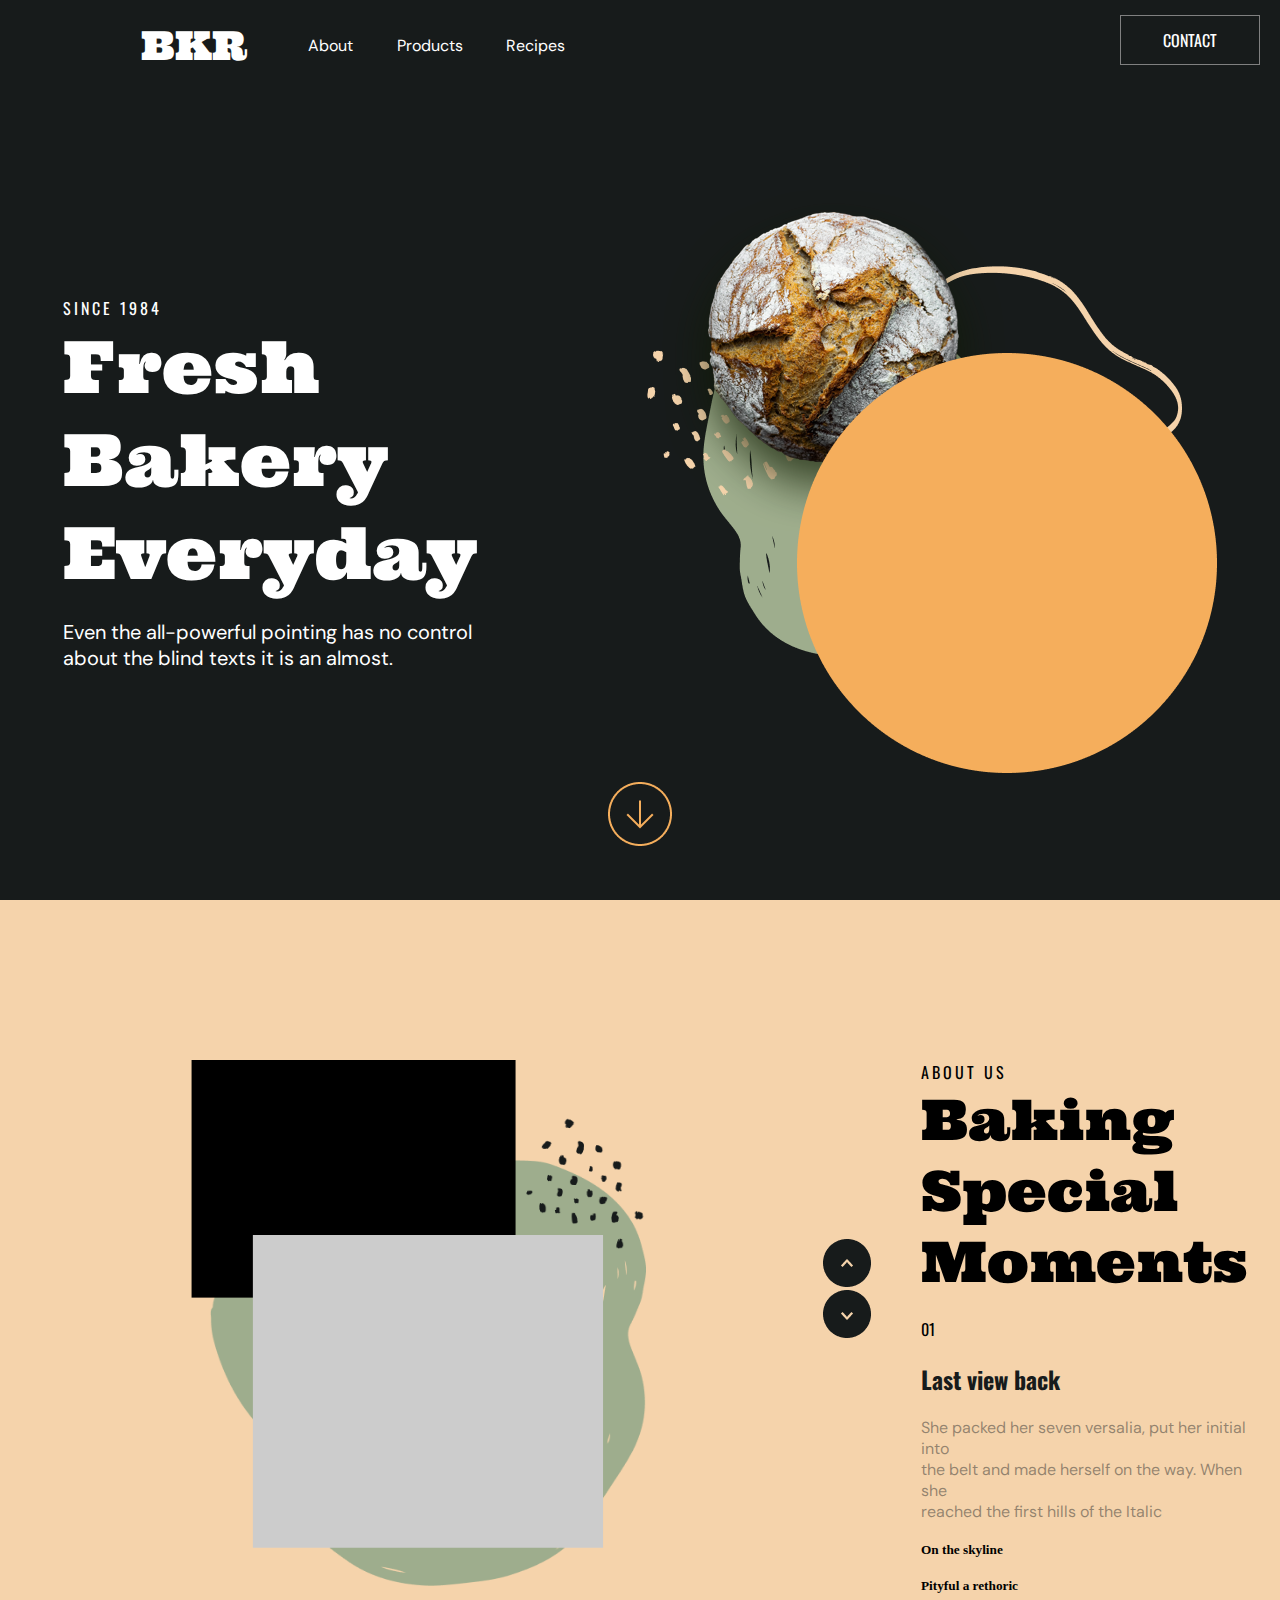
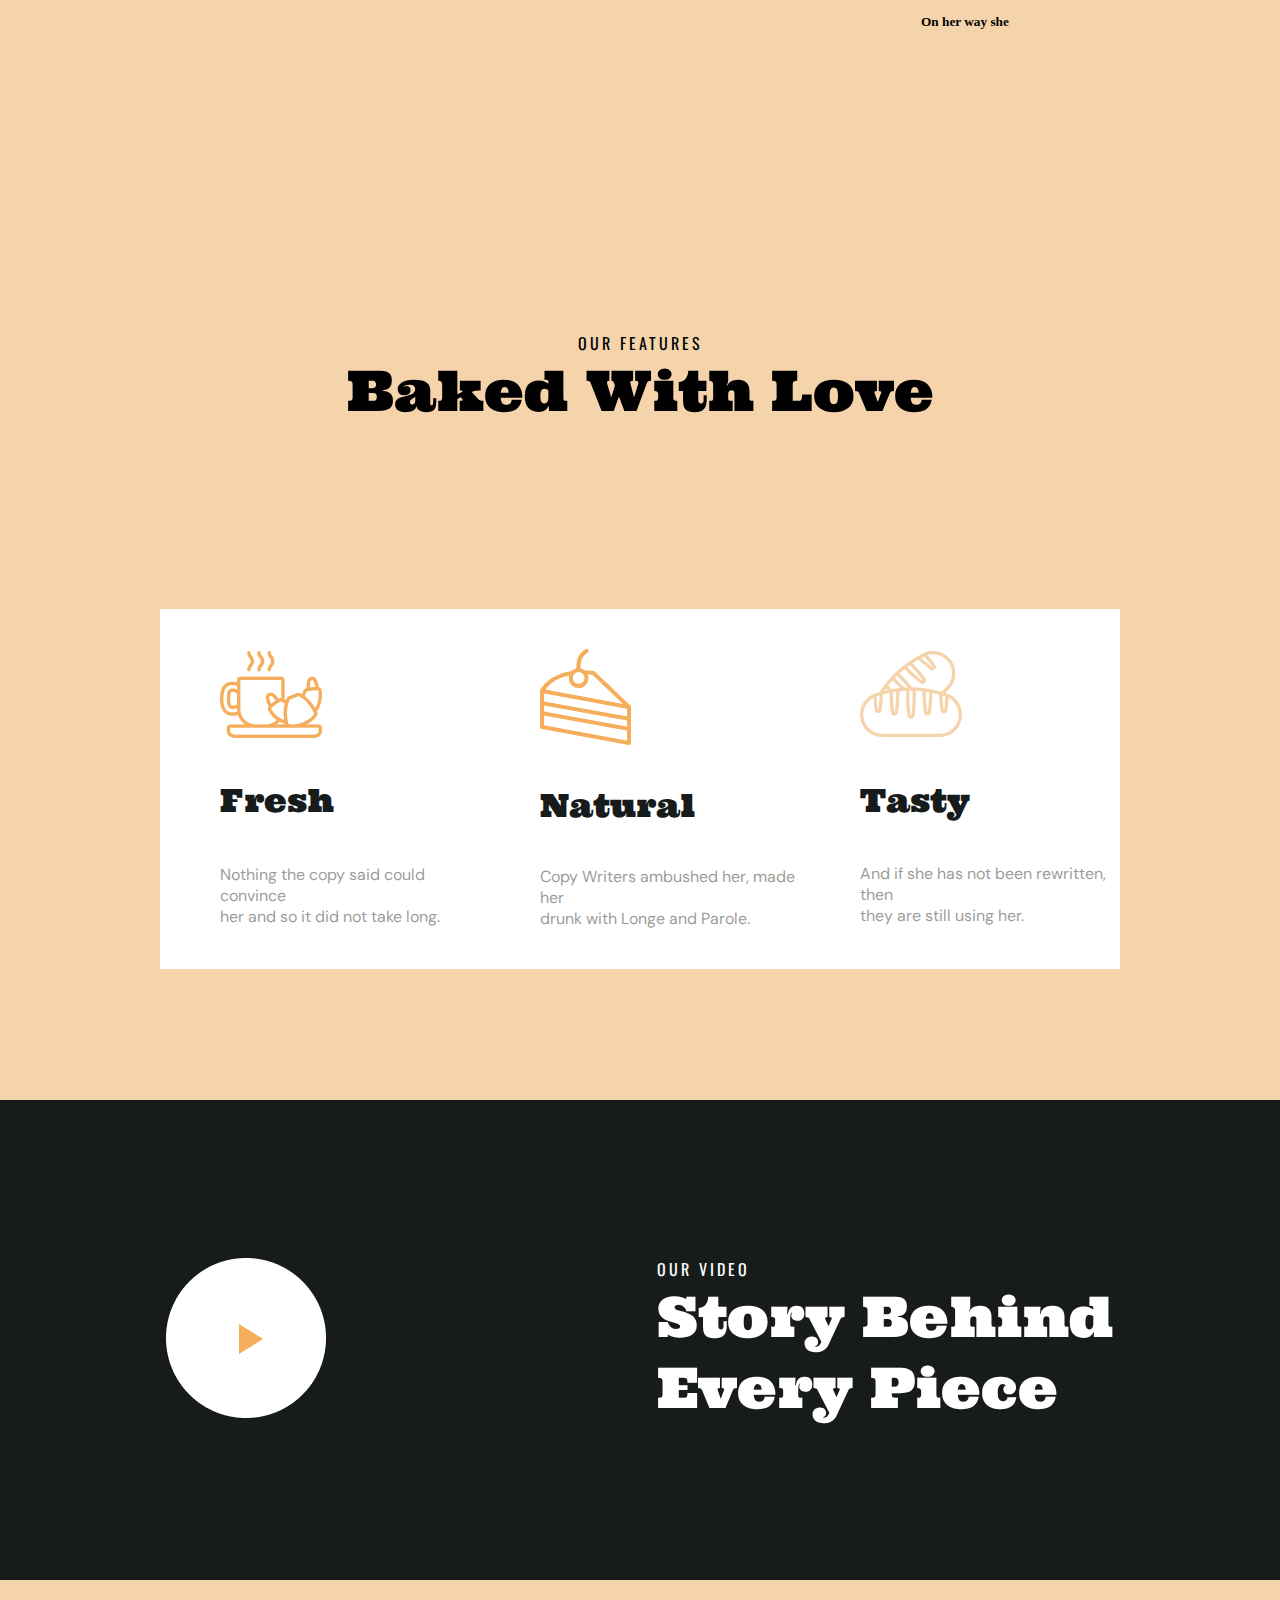
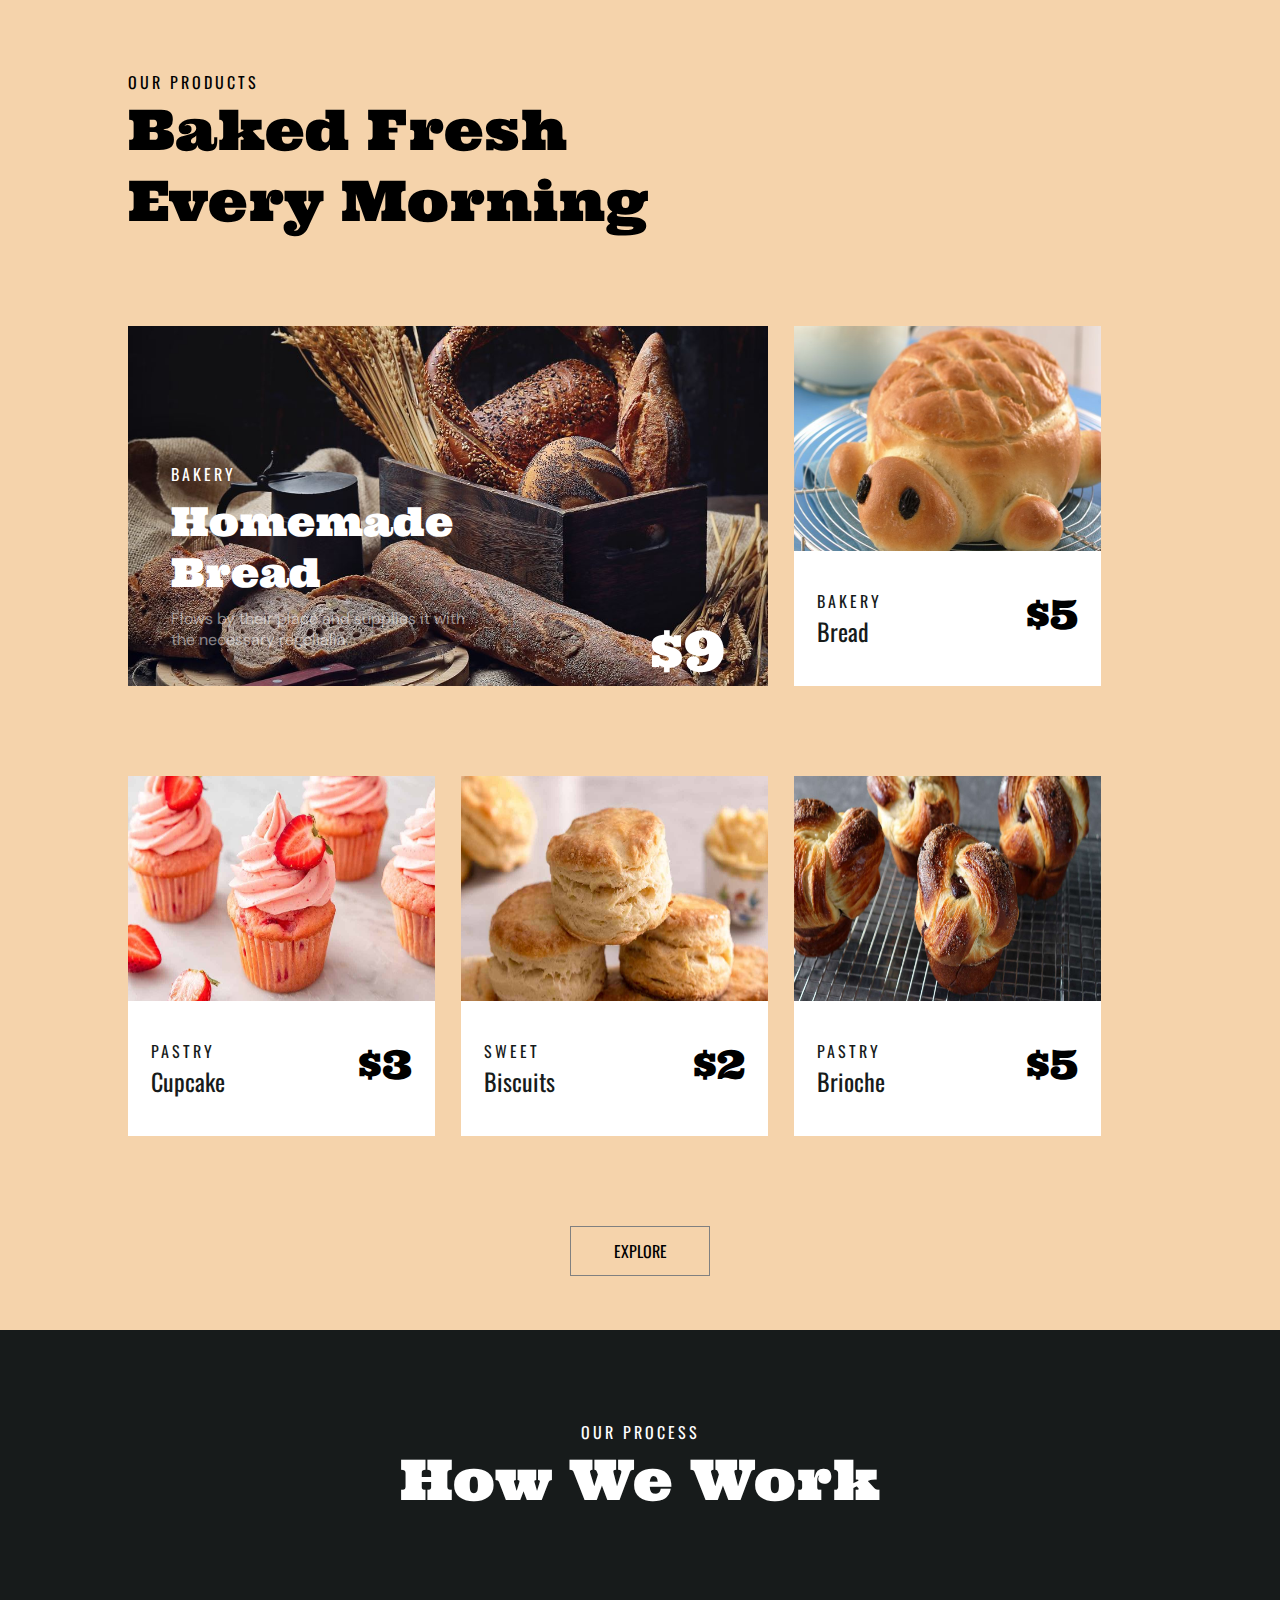
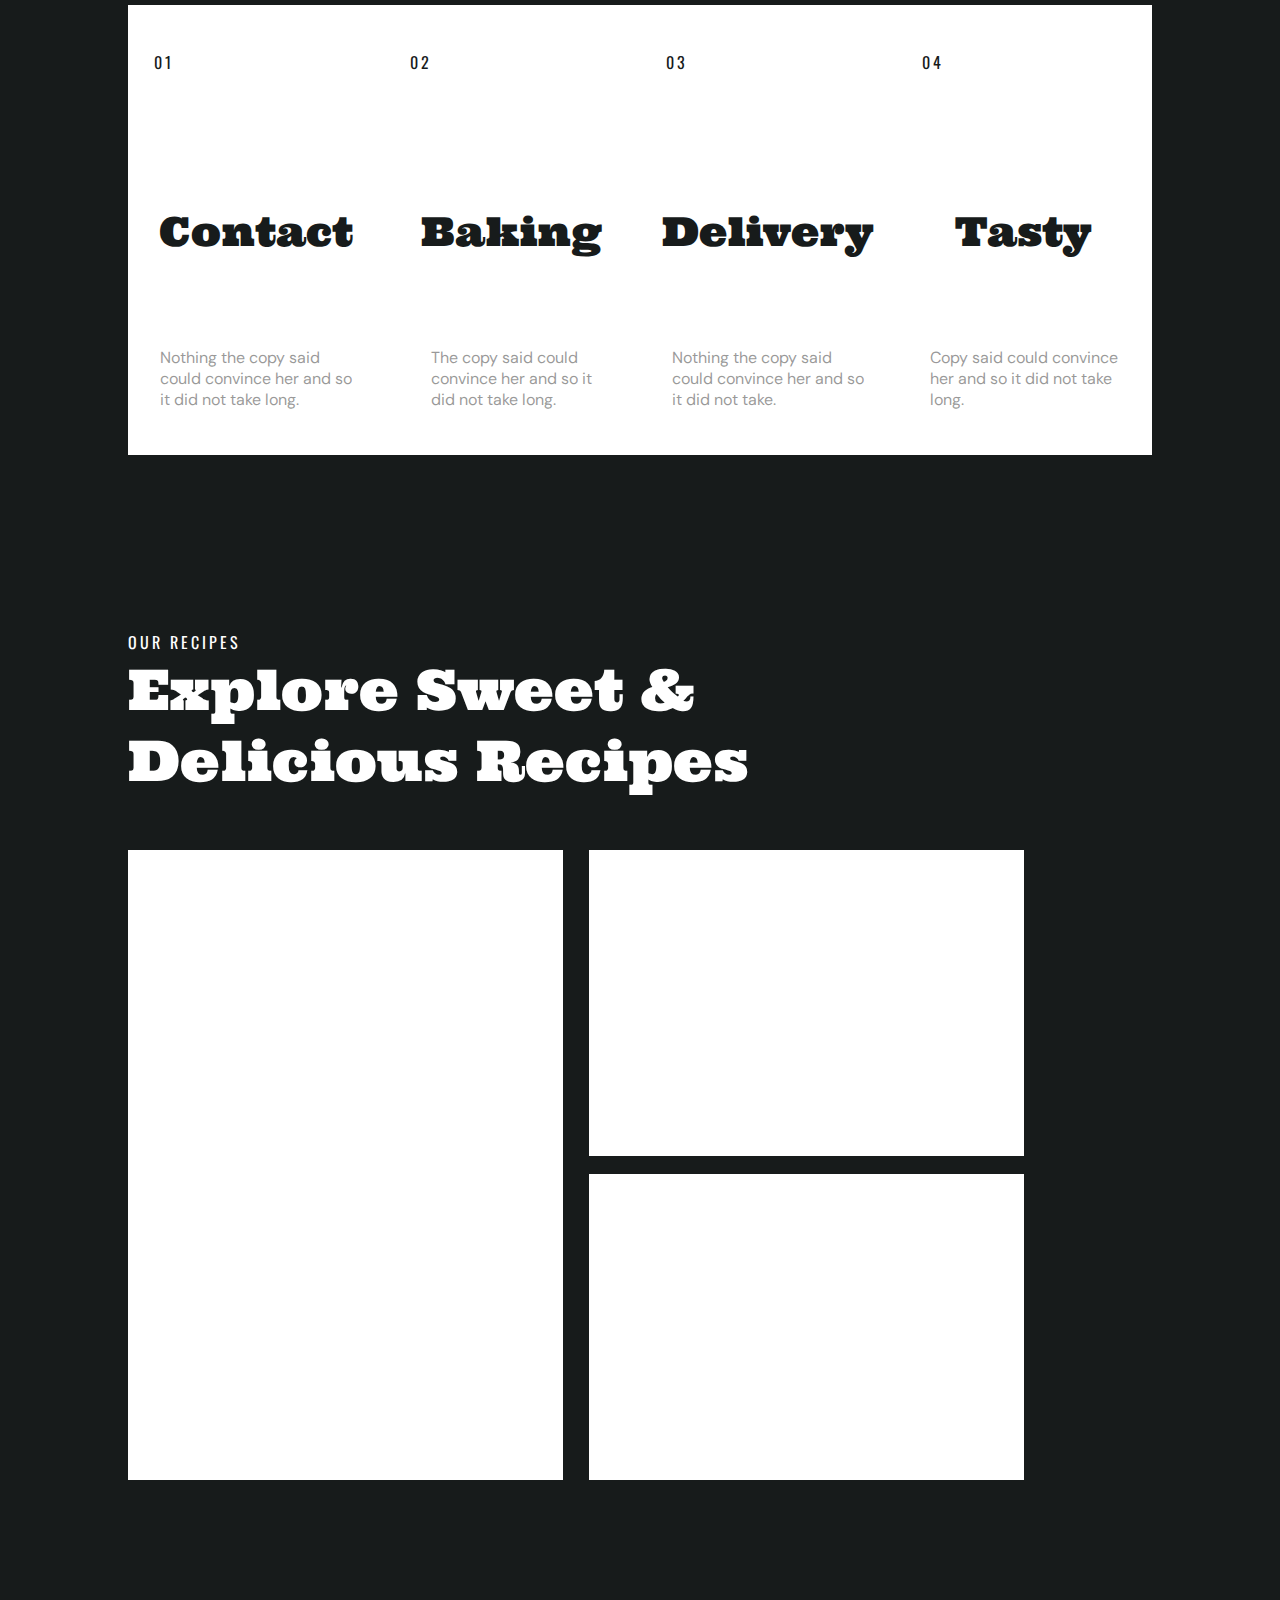
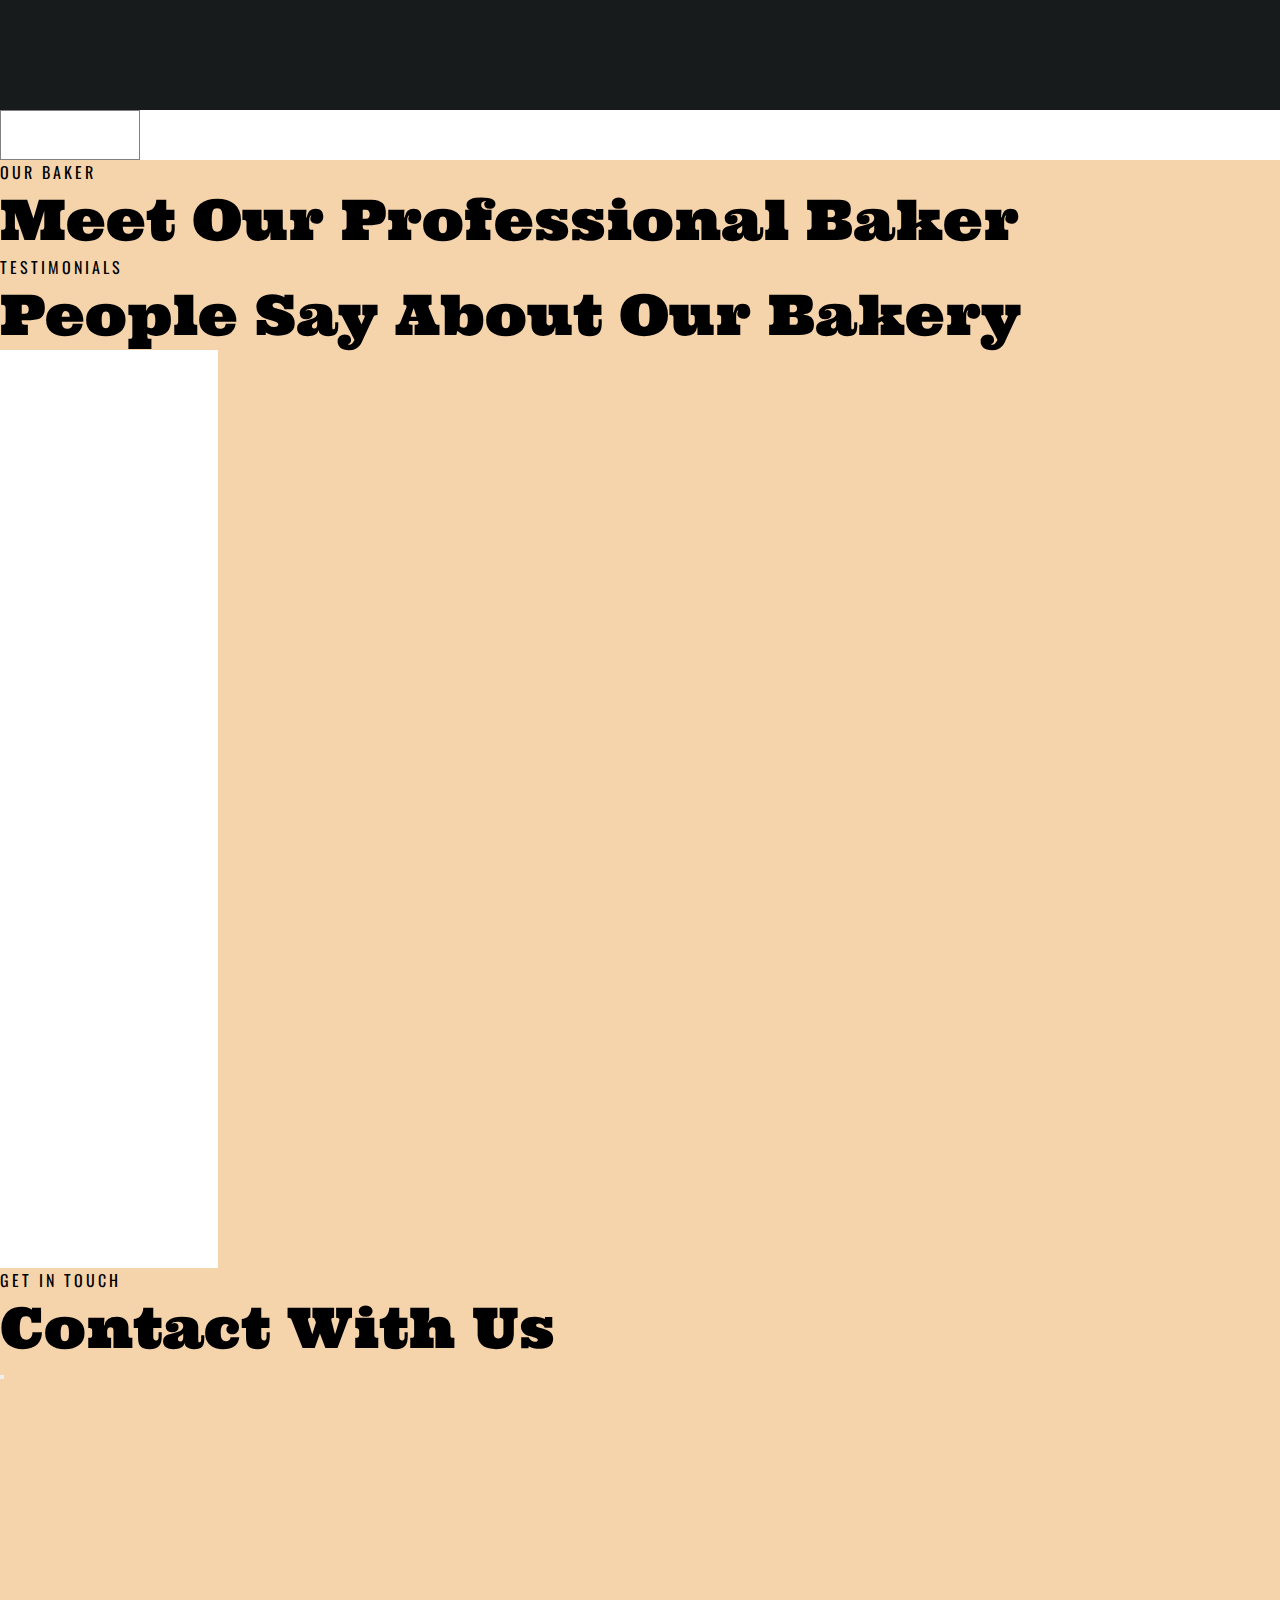
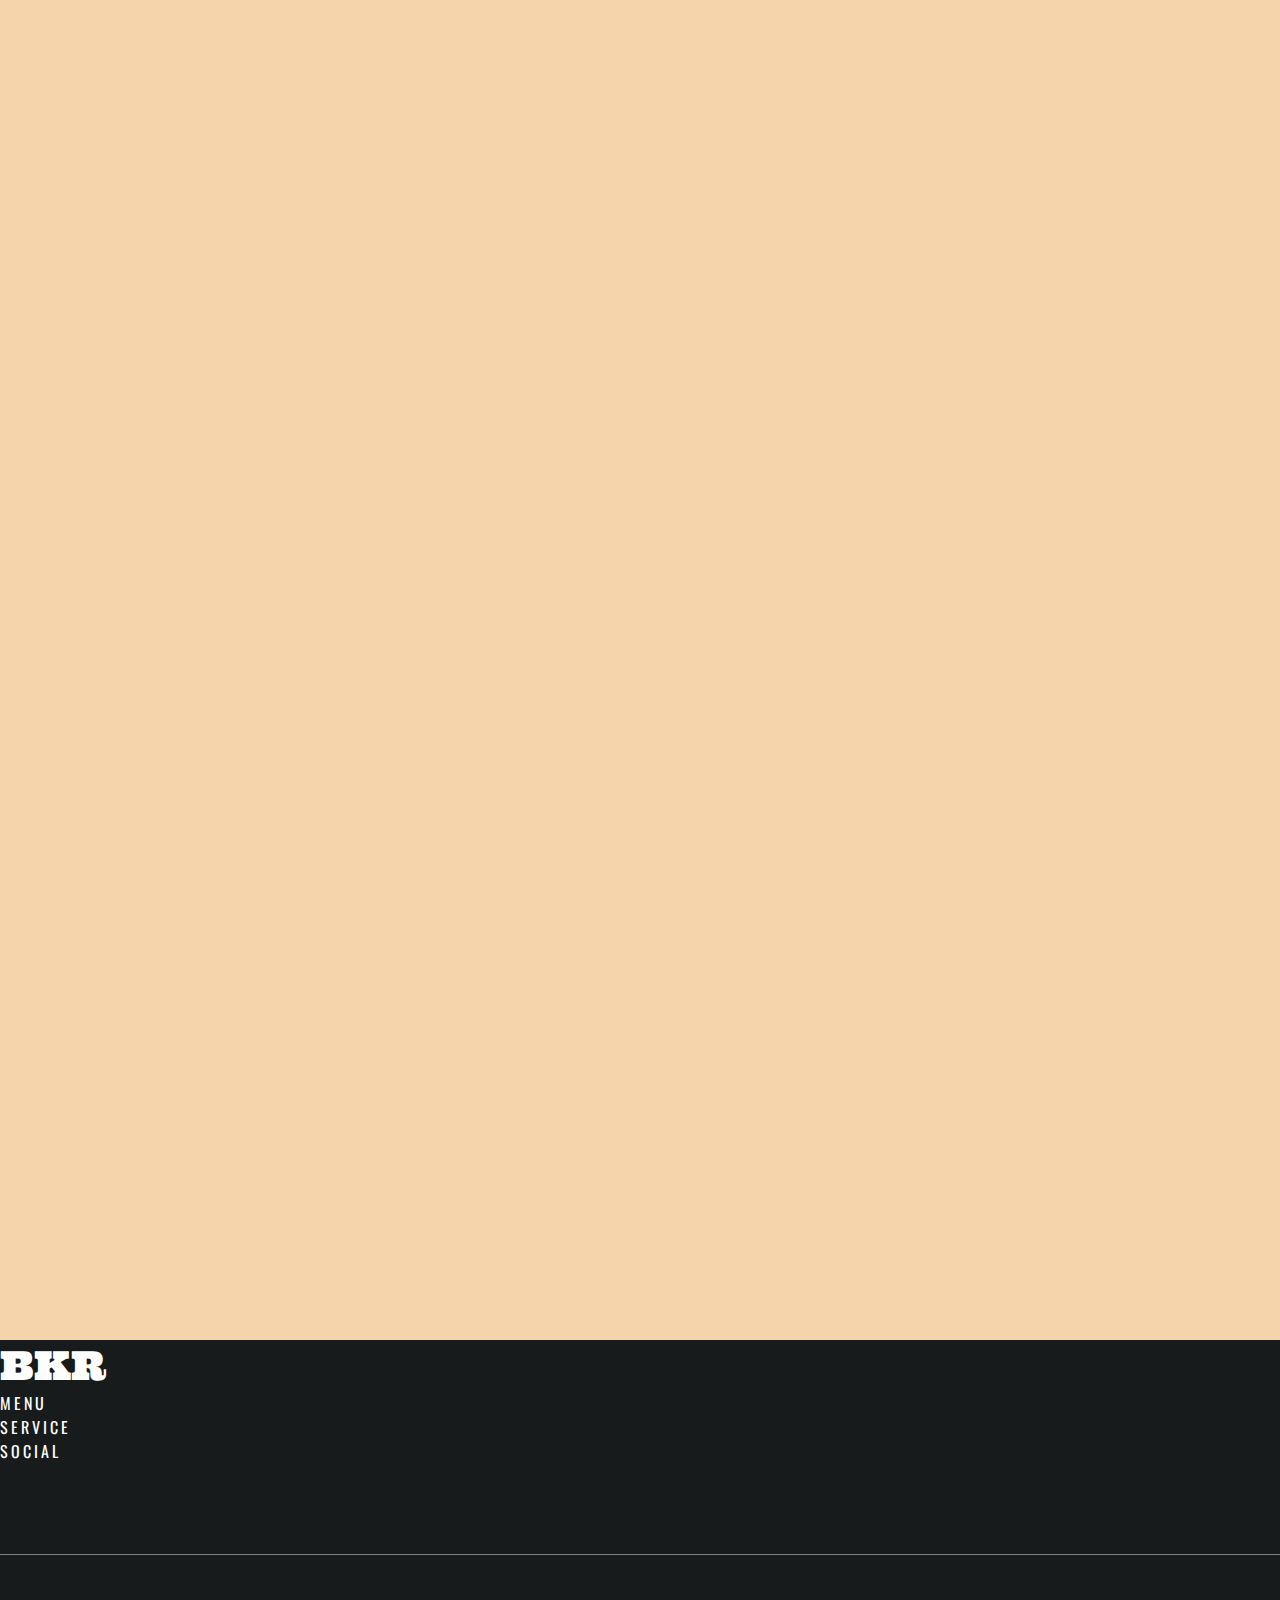
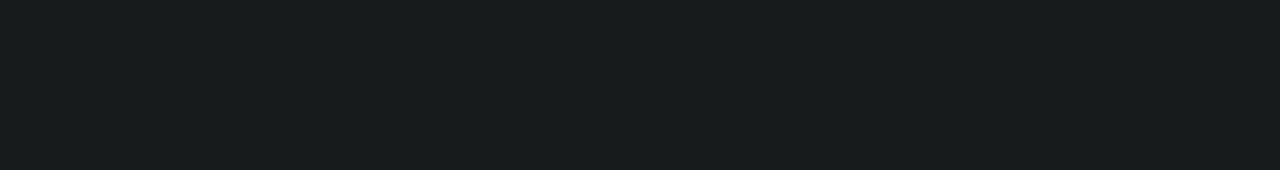
==== index.html @ 1525e8c7 "beta" ====
<!DOCTYPE html>
<html lang="en">
<head>
    <meta charset="UTF-8">
    <meta http-equiv="X-UA-Compatible" content="IE=edge">
    <meta name="viewport" content="width=device-width, initial-scale=1.0">
    <title>Bakery</title>
    <link rel="stylesheet" href="styles.css">
    <link rel="preconnect" href="https://fonts.googleapis.com">
    <link rel="preconnect" href="https://fonts.gstatic.com" crossorigin>
    <link href="https://fonts.googleapis.com/css2?family=DM+Sans&family=Oswald&family=Ultra&display=swap" rel="stylesheet">
</head>
<body>
    <!-- header -->
    <header>
        <div class="logo">
            <p>BKR</p>
            <nav>
                <a href="">About</a>
                <a href="">Products</a>
                <a href="">Recipes</a>
            </nav>
        </div>
            <button>contact</button>
    </header>
    <div class="intro">
        <div class="intro-content">
            <div class="intro-left-side">
                <p class="oswald">since 1984</p>
                <h1>Fresh Bakery Everyday</h1>
                <p class="h1-description">Even the all-powerful pointing has no control <br> about the blind texts it is an almost.</p>
            </div>
            <div class="intro-right-side">
                <img src="./images/Group 1.png" alt="">
            </div>
        </div>
        <div class="scroll-down-button">
            <button onclick="scrollToAboutUs()"><img src="./images/down.png" alt=""></button>
        </div>
    </div>
    <!-- div for about us -->
    <div class="about-us" id="aboutUs">
        <div class="special-moments">
            <div class="special-moments-picture">
                <img src="./images/Group 2.png" alt="">
            </div>
            <div class="about-us-description">
                <div class="buttons-for-switching">
                    <button class="changeP-buttonUp"><img src="./images/up button.png" alt=""></button>
                    <button class="changeP-buttonDown"><img src="./images/down button.png" alt=""></button>
                </div>
                <div class="element-container">
                    <div>
                        <p class="oswald">about us</p>
                        <h1 class="black-h1">Baking Special<br> Moments</h1>
                    </div>
                    <p id="p1" class="element">01</p>
                    <h4 id="h4" class="element">Last view back</h4>
                    <p id="p2" class="element">She packed her seven versalia, put her initial into<br>the belt and made herself on the way. When she <br> reached the first hills of the Italic</p>
                    <h5 id="h5-1" class="element">On the skyline</h5>
                    <h5 id="h5-2" class="element">Pityful a rethoric</h5>
                    <h5 id="h5-3" class="element">On her way she</h5>
                </div>
            </div>
        </div>
    </div>
    <!-- div for our features -->
    <div class="our-features">
        <div class="our-features-header">
            <p class="oswald">our features</p>
            <h1 class="black-h1">Baked With Love</h1>
        </div>
        <!-- feature cards -->
        <div class="feature-cards">
            <a href="https://en.wikipedia.org/wiki/Fresh_food" target="_blank">
                <div class="card fresh">
                    <img src="./images/fresh.png" alt="">
                    <h1>Fresh</h1>
                    <p>Nothing the copy said could convince<br> her and so it did not take long.</p>
                </div>
            </a>
            <a href="https://en.wikipedia.org/wiki/Natural_food" target="_blank">
                <div class="card natural">
                    <img src="./images/natural.png" alt="">
                    <h1>Natural</h1>
                    <p>Copy Writers ambushed her, made her <br> drunk with Longe and Parole.</p>
                </div>
            </a>
            <a href="https://en.wikipedia.org/wiki/Khinkali" target="_blank">
                <div class="card tasty">
                    <img src="./images/tasty.png" alt="">
                    <h1>Tasty</h1>
                    <p>And if she has not been rewritten, then <br> they are still using her.</p>
                </div>
            </a>
        </div>
    </div>
    <!-- div for video -->
    <div class="our-video">
        <video class="bg-video" src="./video/y2mate.com - Bread Basket  Advertisement Video_1080p.mp4" loop></video>
        <div>
            <button class="our-video-btn"><img src="./images/play.png" alt=""></button>
        </div>
        <div>
            <p class="oswald-white">our video</p>
            <h1 class="white-h1">Story Behind<br> Every Piece</h1>
        </div>
    </div>
    <!-- div for our products -->
    <div class="our-products">
        <div class="our-products-wrapper">
            <div class="our-products-header">
                <p class="oswald">our products</p>
                <h1 class="black-h1">Baked Fresh<br>Every Morning</h1>
            </div>
            <!-- product cards -->
            <div class="our-products-top">
                <div class="homemadeBread">
                    <div class="homemadeBread-content">
                        <p>BAKERY</p>
                        <p>Homemade<br>Bread</p>
                        <p>Flows by their place and supplies it with<br> the necessary regelialia.</p>
                    </div>
                    <div>
                        <p class="white-h1">$9</p>
                    </div>
                </div>
                <div class="bread">
                    <div class="bread-content">
                        <div class="bread-image-div">
                            <img src="./images/THEbread.jpg" alt="">
                        </div>
                        <div class="bread-info">
                            <div class="bread-info-wrapper">
                                <div>
                                    <p>BAKERY</p>
                                    <p>Bread</p>
                                </div>
                                <div class="bread-price">
                                    <p>$5</p>
                                </div>
                            </div>
                        </div>
                    </div>
                </div>
            </div>
            <div class="our-products-bot">
                <div class="cupcake">
                    <div class="bread-content">
                        <div class="bread-image-div">
                            <img src="./images/cupcake.jpg" alt="">
                        </div>
                        <div class="bread-info">
                            <div class="bread-info-wrapper">
                                <div>
                                    <p>PASTRY</p>
                                    <p>Cupcake</p>
                                </div>
                                <div class="bread-price">
                                    <p>$3</p>
                                </div>
                            </div>
                        </div>
                    </div>
                </div>
                <div class="biscuits">
                    <div class="bread-content">
                        <div class="bread-image-div">
                            <img src="./images/biscuits.jpg" alt="">
                        </div>
                        <div class="bread-info">
                            <div class="bread-info-wrapper">
                                <div>
                                    <p>SWEET</p>
                                    <p>Biscuits</p>
                                </div>
                                <div class="bread-price">
                                    <p>$2</p>
                                </div>
                            </div>
                        </div>
                    </div>
                </div>
                <div class="brioche">
                    <div class="bread-content">
                        <div class="bread-image-div">
                            <img src="./images/brioche.jpg" alt="">
                        </div>
                        <div class="bread-info">
                            <div class="bread-info-wrapper">
                                <div>
                                    <p>PASTRY</p>
                                    <p>Brioche</p>
                                </div>
                                <div class="bread-price">
                                    <p>$5</p>
                                </div>
                            </div>
                        </div>
                    </div>
                </div>
            </div>
            <div class="our-products-exploreBtn">
                <button class="explore-button-light">explore</button>
            </div>
        </div>
    </div>
    <!-- div for our process -->
    <div class="our-process">
        <div class="our-process-wrapper">
            <div class="our-process-header">
                <p>OUR PROCESS</p>
                <h1 class="white-h1">How We Work</h1>
            </div>
            <div class="how-we-work">
                <div class="card2 contact">
                    <div class="card2-wrapper">
                        <p>01</p>
                        <div class="card2-description">
                            <p>Contact</p>
                            <p class="card2-p">Nothing the copy said<br> could convince her and so<br> it did not take long.</p>
                        </div>
                    </div>
                </div>
                <div class="card2 baking">
                    <div class="card2-wrapper">
                        <p>02</p>
                        <div class="card2-description">
                            <p>Baking</p>
                            <p class="card2-p">The copy said could<br> convince her and so it<br> did not take long.</p>
                        </div>
                    </div>
                </div>
                <div class="card2 delivery">
                   <div class="card2-wrapper">
                        <p>03</p>
                        <div class="card2-description">
                            <p>Delivery</p>
                            <p class="card2-p">Nothing the copy said<br> could convince her and so<br> it did not take.</p>
                        </div>
                   </div>
                </div>
                <div class="card2 tasty">
                    <div class="card2-wrapper">
                        <p>04</p>
                        <div class="card2-description">
                            <p>Tasty</p>
                            <p class="card2-p">Copy said could convince<br> her and so it did not take<br> long.</p>
                        </div>
                    </div>
                </div>
            </div>
        </div>
    </div>
        <div class="our-recipes">
            <div class="our-recipes-wrapper">
                <div class="our-recipes-header">
                    <p class="oswald-white">our recipes</p>
                    <h1 class="white-h1">Explore Sweet &<br> Delicious Recipes</h1>
                </div>
                <div class="recipe-cards">
                    <div class="recipe-cards-left">
                        <div class="card3 deliciousBread">
   
                        </div>
                    </div>
                    <div class="recipe-cards-right">
                        <div class="recipe-card-right-top">
                            <div class="card4 meltedWheat">
                                
                            </div>
                            <div class="card4 biscoffCake">
            
                            </div>
                        </div>
                        <div class="recipe-card-right-bot">
                            <div class="card4 peanutButter">
        
                            </div>
                            <div class="card4 maltedWheat">
            
                            </div>
                        </div>
                    </div>
                </div>
            </div>
        </div>
        <button class="explore-button">explore</button>
    <div class="bigBoy">
        <div class="our-baker">
            <div class="bakerDescription">
                <p class="oswald">our baker</p>
                <h1 class="black-h1">Meet Our Professional Baker</h1>
            </div>
            <div class="bakerPicture">
    
            </div>
        </div>
        <div class="testimonials">
            <p class="oswald">testimonials</p>
           <h1 class="black-h1">People Say About Our Bakery</h1>
        </div>
        <div class="reviews">
            <div class="card4"></div>
            <div class="card4"></div>
            <div class="card4"></div>
        </div>
        <div class="get-in-touch">
            <div class="map">
    
            </div>
            <div class="contact">
                <p class="oswald">get in touch</p>
                <h1 class="black-h1">Contact With Us</h1>
                <div class="adress">
    
                </div>
                <div class="phone">
    
                </div>
                <button class="contact-us"></button>
            </div>
        </div>
    </div>
    <footer>
        <div class="footer-main">
            <div class="footer-logo">
                <p>BKR</p>
            </div>
            <div class="menu">
                <p class="oswald-white">menu</p>
            </div>
            <div class="service">
                <p class="oswald-white">service</p>
            </div>
            <div class="social">
                <p class="oswald-white">social</p>
            </div>
        </div>
        <div class="bottom-footer">
            <div class="copyright">

            </div>
            <div class="tos-pp">

            </div>
        </div>
    </footer>
    <script src="scripts.js"></script>
</body>
</html>
---- styles.css ----
*{
    margin: 0;
    padding: 0;
    box-sizing: border-box;
}

body::-webkit-scrollbar{
    display: none;
}

header{
    background-color: #171B1B;
    height: 10vh;
    color: white;
    display: flex;
    justify-content: space-between;
}

.logo{
    margin-left: 11%;
    display: flex;
    justify-content: space-around;
    align-items: center;
}

.logo > p{
    font-family: 'Ultra', serif;
    font-size: 40px;
}

nav{
    margin-left: 40px;
    width: 300px;
    display: flex;
    justify-content: space-around;
    align-items: center;
}

nav > a{
    font-family: 'DM Sans', sans-serif;
    text-decoration: none;
    color: white;
    font-size: 16px;
}

header > button{
    margin: 15px 20px 0px 0px;
    background-color: #171B1B;
    display: flex;
    justify-content: center;
    align-items: center;
    width: 140px;
    height: 50px;
    color: white;
    font-size: 16px;
    font-family: 'Oswald', sans-serif;
    cursor: pointer;
    border: 1px solid gray;
    text-transform: uppercase;
}

.intro{
    background-color: #171B1B;
    height: 90vh;
    display: flex;
    flex-direction: column;
    align-items: center;
    align-content: center;
    justify-content: space-between;
    color: white;
}

.intro-content{
    margin-top: 100px;
    width: 100vw;
    display: flex;
    justify-content: space-around;
    align-items: center;
}

.intro-left-side{
    width: min-content;
}

.intro-left-side >h1{
    font-family: 'Ultra', serif;
    font-weight: lighter;
    font-size: 72px;
}

.scroll-down-button{
    margin-bottom: 50px;
}

.scroll-down-button > button{
    background-color: transparent;
    cursor: pointer;
    border: none;
}

.h1-description{
    margin-top: 20px;
    font-family: 'DM Sans', sans-serif;
    font-size: 20px;
}

.intro-right-side >img {
    width: 613px; 
    height: 583px;
}

.about-us{
    background-color: #F5D3AB;
    height: 100vh;
    display: flex;
    justify-content: space-around;
}

.element {
    padding-top: 20px;
    transition: all 0.5s ease;
}

#h4{
    font-family: 'Oswald';
    font-size: 24px;
    color: #171B1B;
}

#h5{
    font-family: 'Oswald';
    font-size: 16px;
}

#p1{
    font-family: 'Oswald', sans-serif;
    font-size: 16px;
}

#p2{
    font-family: 'DM Sans';
    color: rgba(51, 51, 51, 0.496405);
    font-size: 16px;
}

.about-us-description{
    display: flex;
    justify-content: center;
    margin-left: 50px;
}

.buttons-for-switching{
    margin-right: 50px;
    margin-bottom: 120px;
    display: flex;
    flex-direction: column;
    justify-content: center;
}

.buttons-for-switching > button{
    background-color: transparent;
    border: none;
    cursor: pointer;
}

.our-features{
    padding: 40px;
    background-color: #F5D3AB;
    height: 100vh;
    display: flex;
    flex-direction: column;
    justify-content: space-around;
}

.our-features-header{
    text-align: center;
}

.feature-cards{
    display: flex;
    justify-content: center;
}
a{
    text-decoration: none;
}

.card{
    padding-left: 60px;
    display: flex;
    flex-direction: column;
    justify-content: space-evenly;
    align-items: flex-start;
    width: 25vw;
    height: 40vh;
    background-color: white;
}

.card:hover {
    transform: scale(1.1);
    background-color: #9EAD8D;
    cursor: pointer;
}


.card > h1{
    color: #171B1B;
    font-family: 'Ultra';
    font-weight: 400;
}

.card > p{
    font-family: 'DM Sans';
    font-weight: 400;
    font-size: 16px;
    color: rgba(51, 51, 51, 0.496405);
}

.black-h1{
    font-family: 'Ultra', serif;
    font-weight: lighter;
    font-size: 56px;
}

.white-h1{
    font-family: 'Ultra', serif;
    font-weight: lighter;
    font-size: 56px;
    color: white;
}

.special-moments{
    margin: 160px;
    display: flex;
    justify-content: space-around;
}

.special-moments-picture > img{
    width: 613px; 
    height: 583px;
}

.our-video {
    display: flex;
    justify-content: space-around;
    background-color: #171B1B;
    align-items: center;
    height: 480px;
}
.bg-video {
    position: absolute;
    top: 0;
    left: 0;
    width: 100%;
    height: 100%;
    filter: blur(5px);
    z-index: -1;
}

.our-video-btn{
    background-color: transparent;
    border: none;
    cursor: pointer;
}

.explore-button{
    background-color: transparent;
    display: flex;
    justify-content: center;
    align-items: center;
    width: 140px;
    height: 50px;
    color: white;
    font-size: 16px;
    font-family: 'Oswald', sans-serif;
    cursor: pointer;
    border: 1px solid gray;
    text-transform: uppercase;
}

.explore-button-light{
    background-color: #F5D3AB;
    display: flex;
    justify-content: center;
    align-items: center;
    width: 140px;
    height: 50px;
    color: black;
    font-size: 16px;
    font-family: 'Oswald', sans-serif;
    cursor: pointer;
    border: 1px solid gray;
    text-transform: uppercase;
}

.our-products{
    background-color: #F5D3AB;
    height: 150vh;
    display: flex;
    justify-content: center;
    padding: 10vh;
}

.our-products-top{
    display: flex;
}

.our-products-wrapper{
    background-color: #F5D3AB;
    width: 80vw;
    height: 100vh;
    display: flex;
    flex-direction: column;
    gap: 10vh;
}

.homemadeBread{
    background: url("./images/bread.jpg");
    background-size: cover;
    object-fit: contain;
    background-position: center;
    width: 50vw;
    height: 40vh;
    display: flex;
    justify-content: space-around;
}

.homemadeBread-content{
    margin-top: 100px;
    margin-right: 100px;
    color: white;
    display: flex;
    flex-direction: column;
    justify-content: center;
    gap: 10px;
}

.homemadeBread-content >p:nth-child(1){
    font-family: 'Oswald';
    font-weight: 400;
    font-size: 16px;
    letter-spacing: 3px;
}

.homemadeBread-content >p:nth-child(2){
    font-family: 'Ultra';
    font-weight: 400;
    font-size: 40px;
}

.homemadeBread-content >p:nth-child(3){
    font-family: 'DM Sans';
    font-weight: 400;
    font-size: 16px;
    color: rgba(255, 255, 255, 0.502972);
}

.homemadeBread >div:nth-child(2){
    display: flex;
    flex-direction: column;
    justify-content: flex-end;
}

.bread{
    margin-left: 2vw;
    width: 24vw;
    height: 40vh;
    background-color: white;
}

.bread-content{
    display: flex;
    flex-direction: column;
    justify-content: space-between;
}

.bread-info{
    height: 15vh;
    display: flex;
    justify-content: center;
    align-items: center;
}

.bread-image-div{
    height: 25vh;
}

.bread-image-div > img{
    width: 100%;
    height: 100%;
}

.bread-price{
    height: 100%;
    display: flex;
    align-items: flex-end;
}



.bread-info-wrapper{
    width: 85%;
    display: flex;
    justify-content: space-between;
}

.bread-info-wrapper > div:nth-child(1) > p:nth-child(1){
    color: #171B1B;
    font-family: 'Oswald';
    font-weight: 400;
    font-size: 16px;
    letter-spacing: 3px;
}

.bread-info-wrapper > div:nth-child(1) > p:nth-child(2){
    font-family: 'Oswald';
    font-weight: 400;
    font-size: 24px;
    color: #171B1B;
}

.bread-info-wrapper > div:nth-child(2) >p{
    font-family: 'Ultra';
    font-weight: 400;
    font-size: 40px;
}

.our-products-bot{
    display: flex;
    justify-content: flex-start;
}

.cupcake{
    width: 24vw;
    height: 40vh;
    background-color: white;
}

.biscuits{
    margin-left: 2vw;
    width: 24vw;
    height: 40vh;
    background-color: white;
}

.brioche{
    margin-left: 2vw;
    width: 24vw;
    height: 40vh;
    background-color: white;
}


.our-products-exploreBtn{
    display: flex;
    justify-content: center;
}

.our-process{
    height: 100vh;
    background-color: #171B1B;
    display: flex;
    justify-content: center;
}

.our-process-wrapper{
    margin-top: 10vh;
    width: 80vw;
}

.our-process-header{
    display: flex;
    flex-direction: column;
    justify-content: center;
    align-items: center;
}



.our-process-header >p{
    font-family: 'Oswald';
    font-weight: 400;
    font-size: 16px;
    letter-spacing: 3px;
    color: white;
}

.how-we-work{
    display: flex;
    justify-content: center;
}

.card2{
    margin-top: 10vh;
    width: 20vw;
    background-color: white;
    height: 50vh;
    display: flex;
    justify-content: center;
    align-items: center;
}

.card2-wrapper{
    width: 80%;
    height: 80%;
    display: flex;
    flex-direction: column;
    justify-content: space-between;
}

.card2-wrapper > p{
    font-family: 'Oswald';
    font-weight: 400;
    font-size: 16px;
    letter-spacing: 3px;
    color: #171B1B;
}

.card2-description>p:nth-child(1){
    margin-bottom: 10vh;
    font-family: 'Ultra';
    font-weight: 400;
    font-size: 40px;
    color: #171B1B;
}

.card2-description{
    display: flex;
    flex-direction: column;
    align-items: center;
}

.card2-p{
    font-family: 'DM Sans';
    font-weight: 400;
    font-size: 16px;
    color: rgba(51, 51, 51, 0.496405);
}

.card2:hover {
    transform: scale(1.1);
    background-color: #9EAD8D;
    cursor: pointer;
}

.our-recipes{
    height: 120vh;
    background-color: #171B1B;
    display: flex;
    justify-content: center;
}

.our-recipes-wrapper{
    width: 80%;
    height: 80%;
    display: flex;
    flex-direction: column;
    justify-content: flex-start;
}

.recipe-cards{
    display: flex;
    margin-top: 6vh;
}

.recipe-cards-right{
    display: flex;
    flex-direction: column;
    margin-left: 2vw;
}

.recipe-card-right-top{
    display: flex;
}

.recipe-card-right-bot{
    margin-top: 2vh;
    display: flex;
}

.card3{
    width: 34vw;
    height: 70vh;
    background-color: white;
}

.card4{
    width: 17vw;
    height: 34vh;
    background-color: white;
}

.bigBoy{
    background-color: #F5D3AB;
    height: 2780px;
}

footer{
    background-color: #171B1B;
    color: white;
    height: 430px;
    display: flex;
    justify-content: flex-start;
}

.footer-main{
    width: 100%;
    height: 50%;
    border-bottom: 1px gray solid;
}

.footer-logo > p{
    font-family: 'Ultra', serif;
    font-size: 40px;
}


.oswald{
    font-family: 'Oswald', sans-serif;
    letter-spacing: 3px;
    text-transform: uppercase;
}

.oswald-white{
    font-family: 'Oswald', sans-serif;
    letter-spacing: 3px;
    text-transform: uppercase;
    color: white;
}
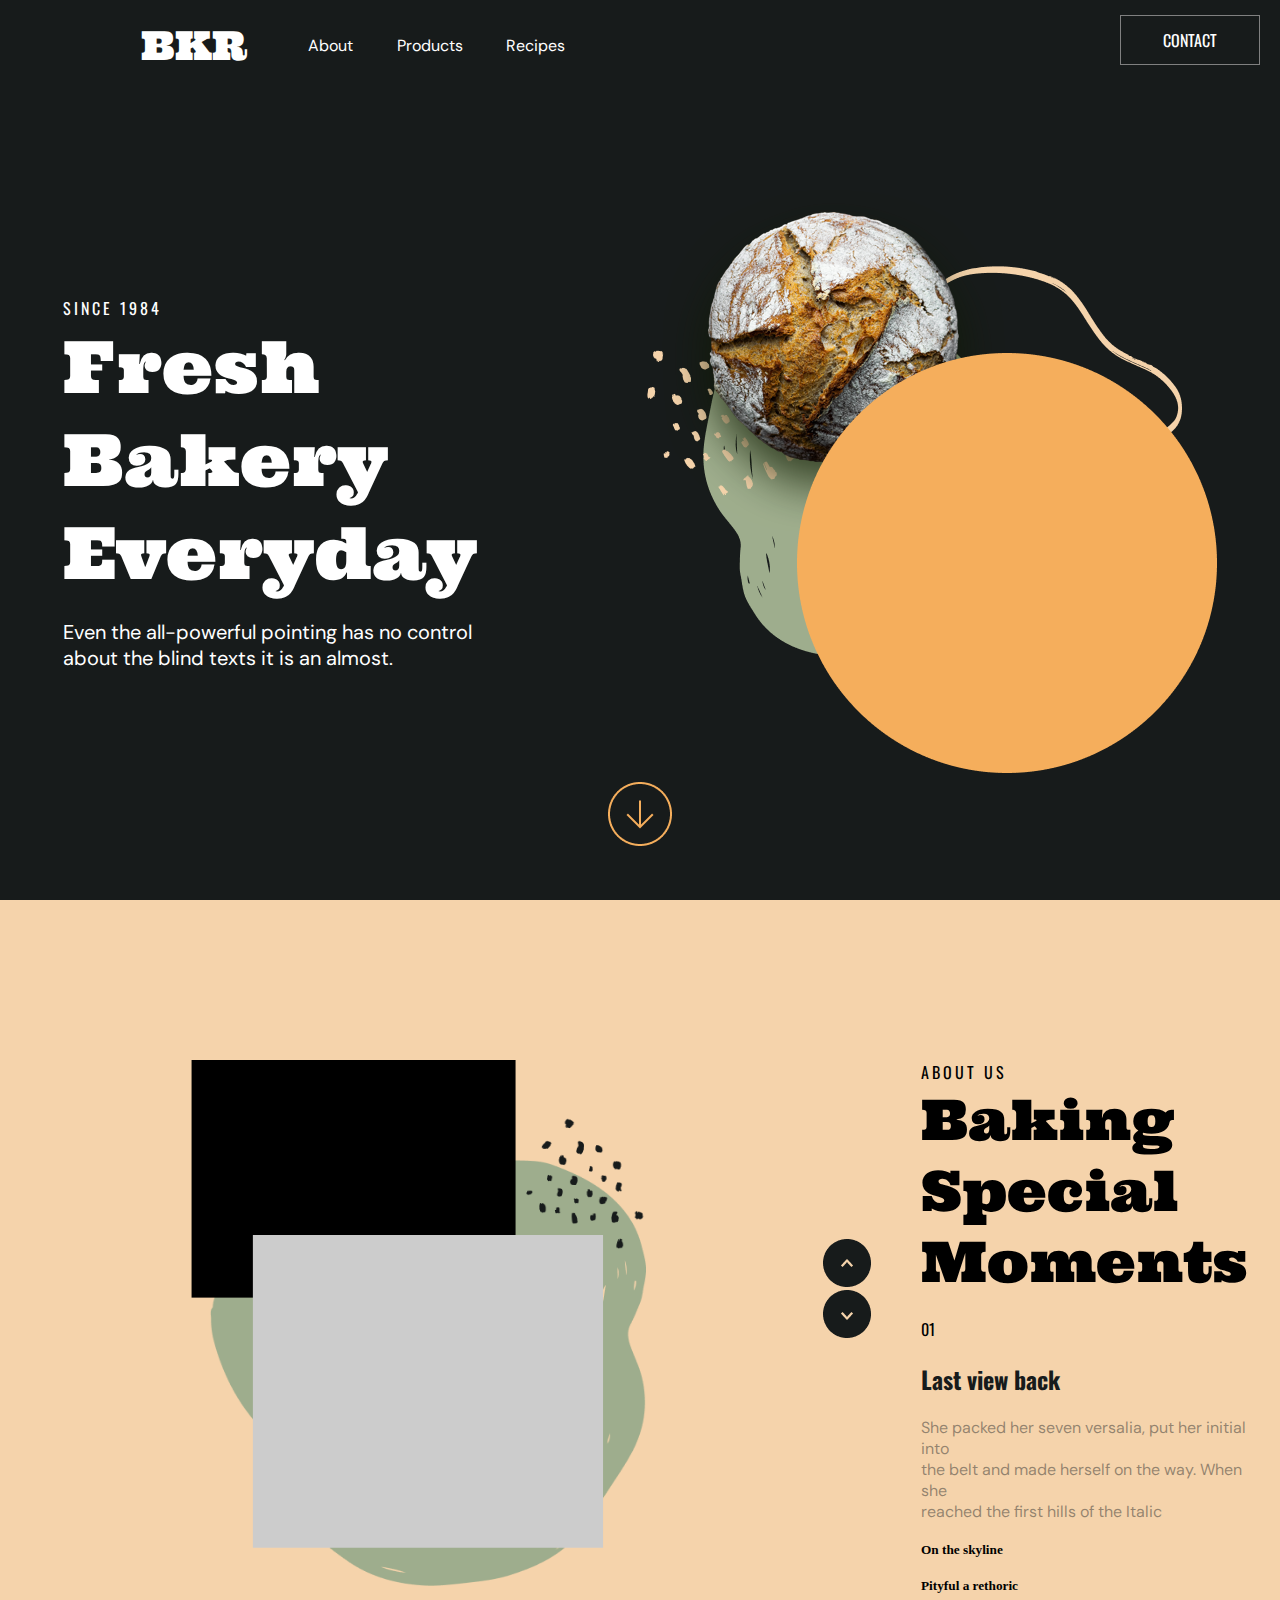
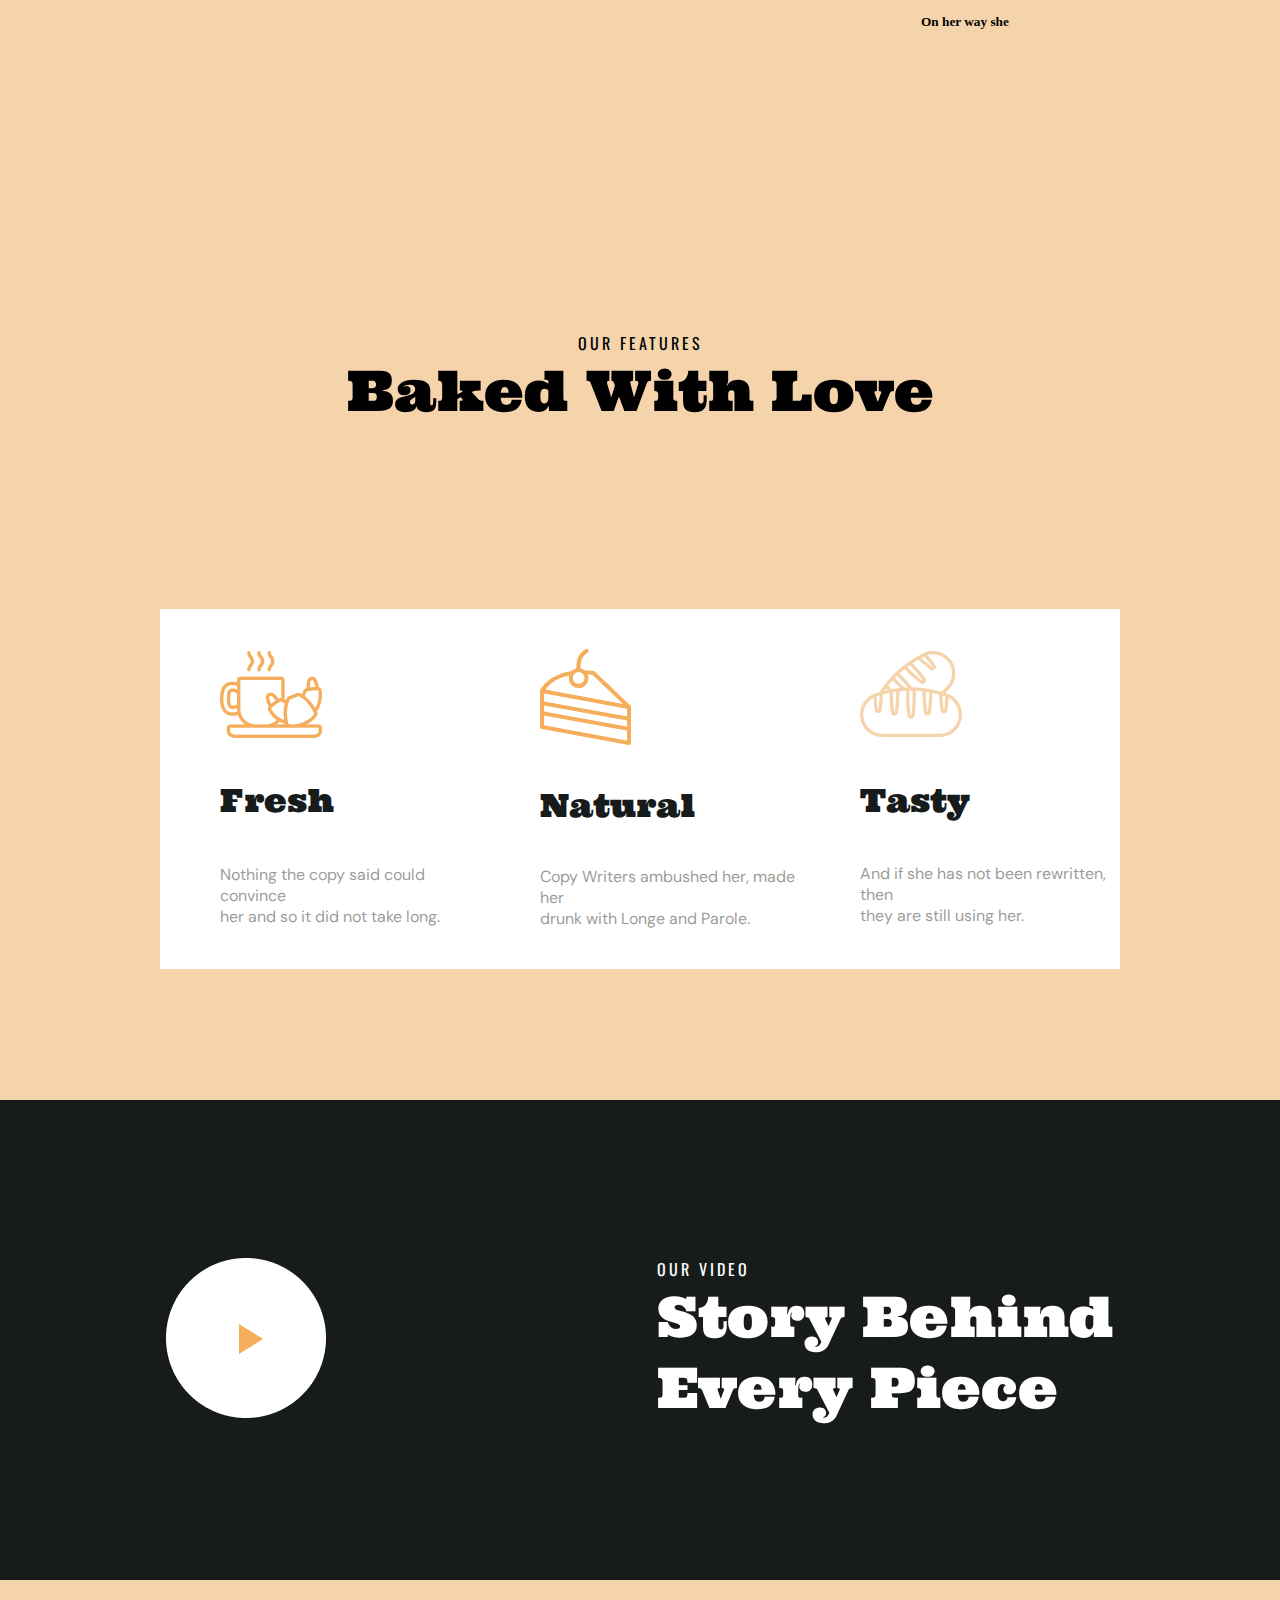
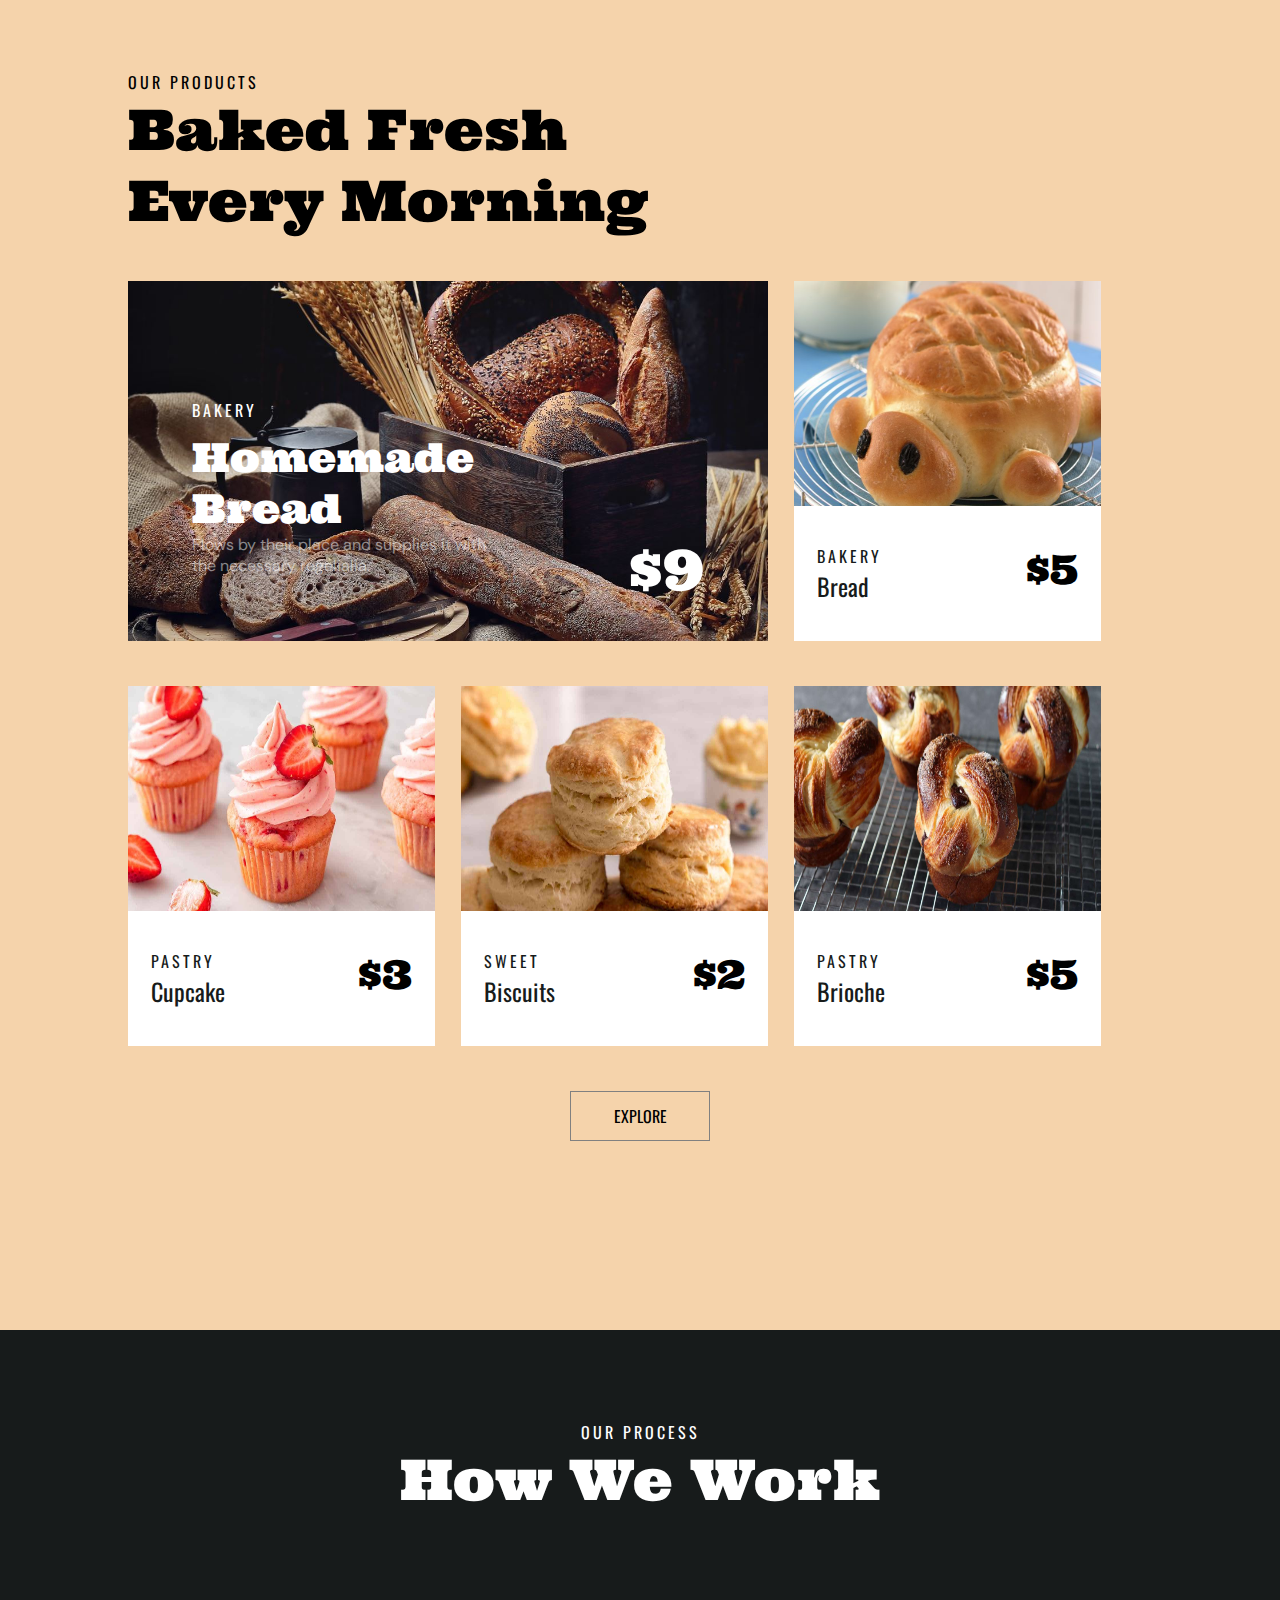
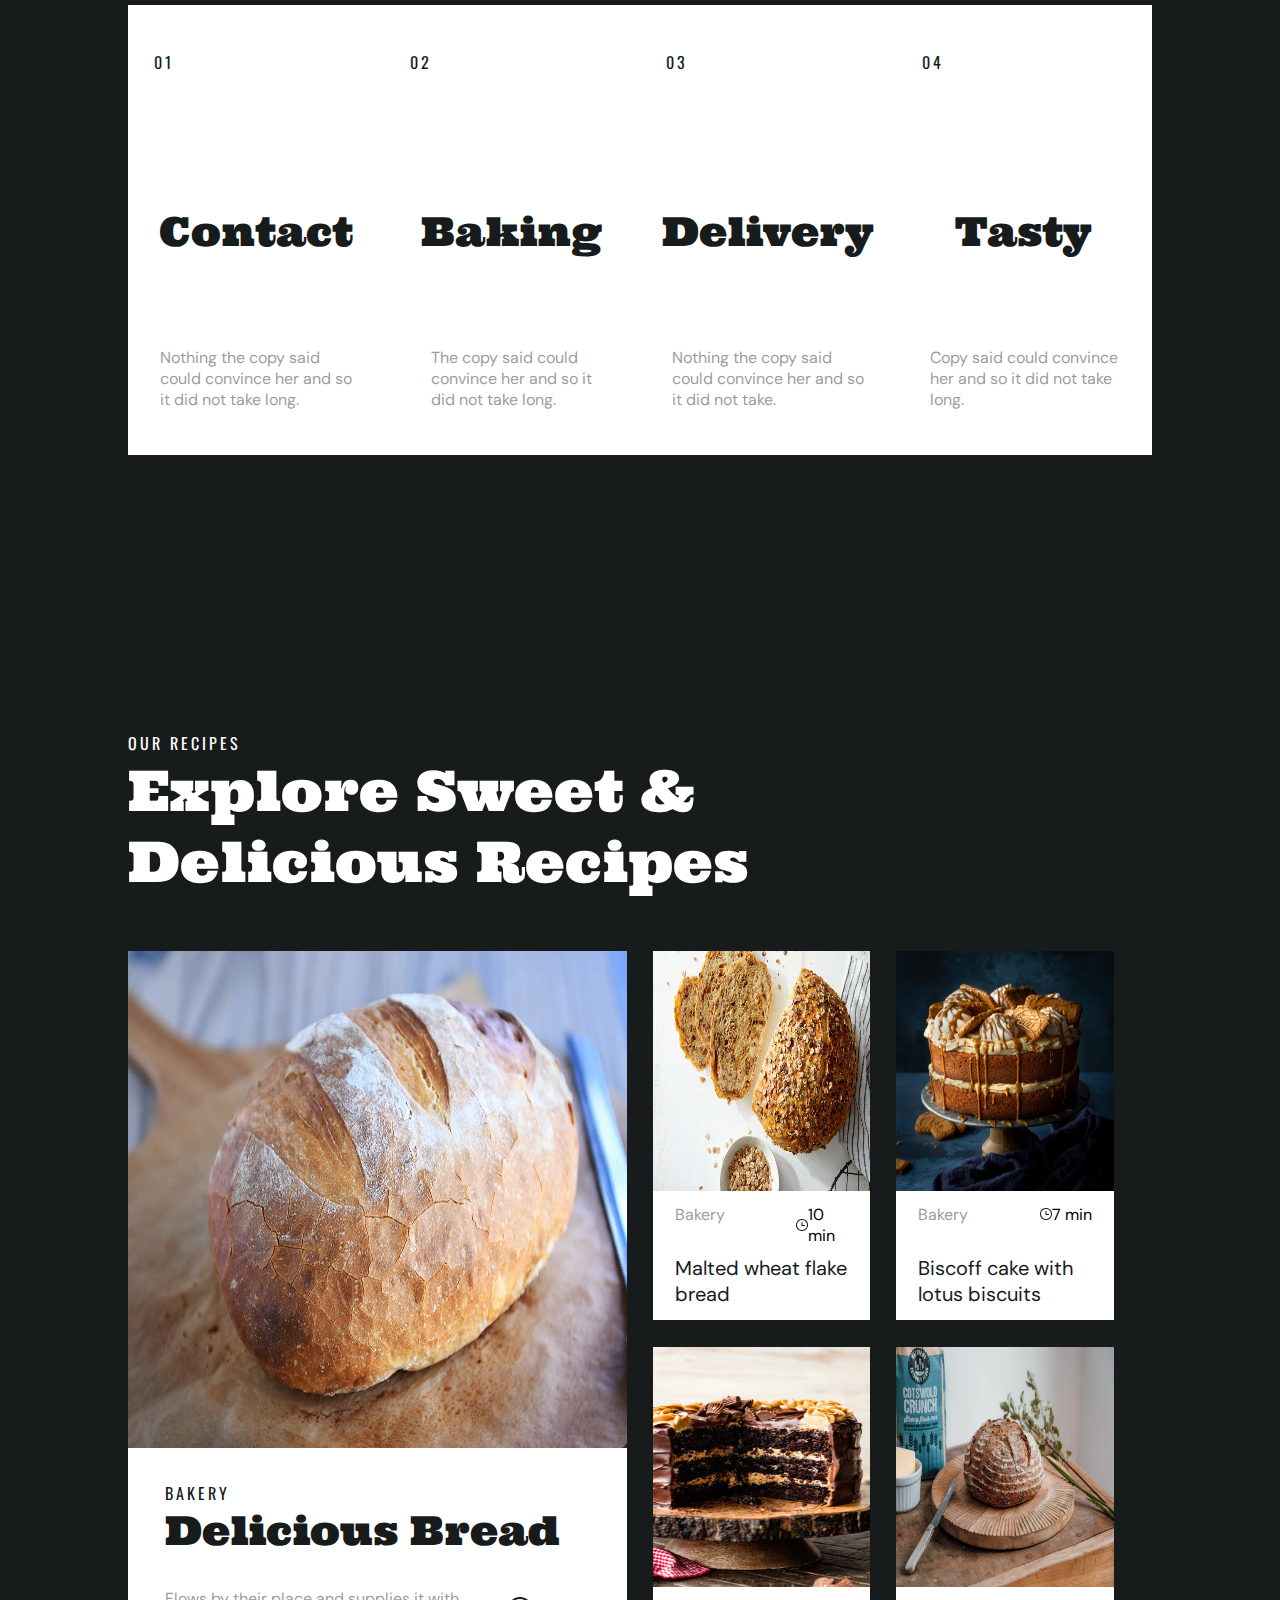
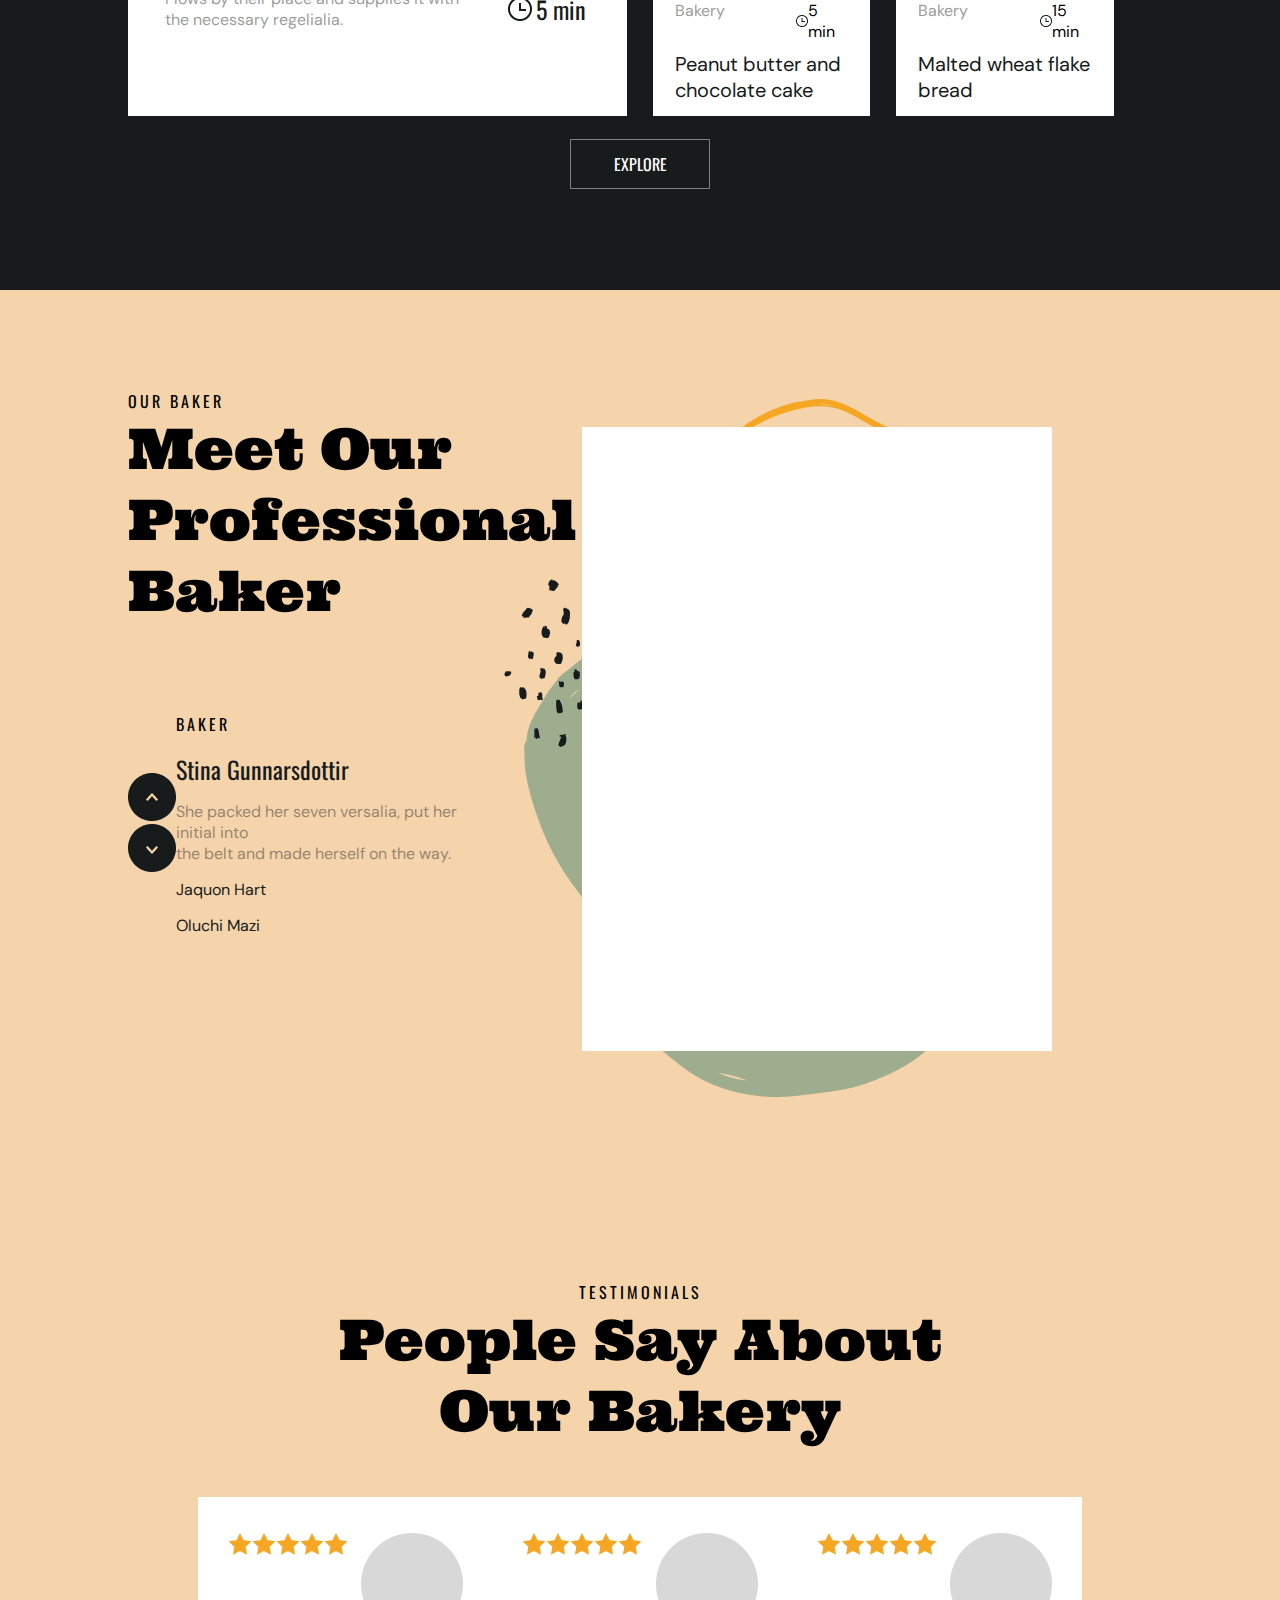
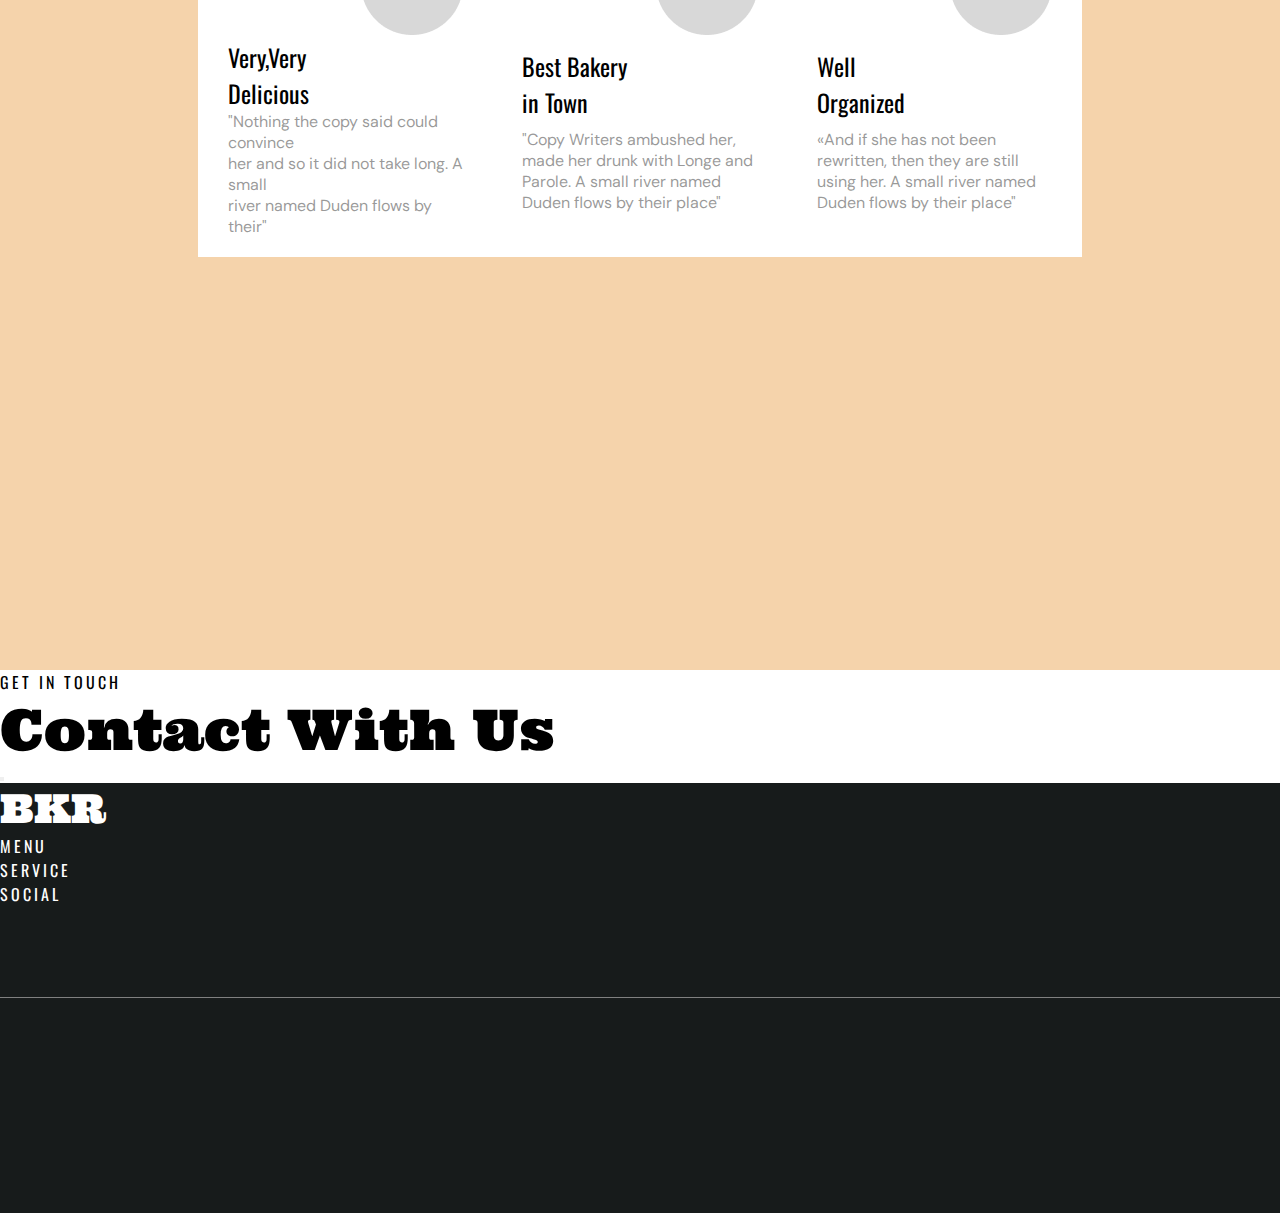
==== commit d542d6dd: "beta2" ====
--- a/index.html
+++ b/index.html
@@ -98,10 +98,10 @@
     <!-- div for video -->
     <div class="our-video">
         <video class="bg-video" src="./video/y2mate.com - Bread Basket  Advertisement Video_1080p.mp4" loop></video>
-        <div>
+        <div class="button-for-video">
             <button class="our-video-btn"><img src="./images/play.png" alt=""></button>
         </div>
-        <div>
+        <div class="description-for-video">
             <p class="oswald-white">our video</p>
             <h1 class="white-h1">Story Behind<br> Every Piece</h1>
         </div>
@@ -116,13 +116,15 @@
             <!-- product cards -->
             <div class="our-products-top">
                 <div class="homemadeBread">
-                    <div class="homemadeBread-content">
-                        <p>BAKERY</p>
-                        <p>Homemade<br>Bread</p>
-                        <p>Flows by their place and supplies it with<br> the necessary regelialia.</p>
-                    </div>
-                    <div>
-                        <p class="white-h1">$9</p>
+                    <div class="homemadeBread-wrapper">
+                            <div class="homemadeBread-content">
+                                <p>BAKERY</p>
+                                <p>Homemade<br>Bread</p>
+                            </div>
+                            <div class="homemadeBread-content-bot">
+                                <p>Flows by their place and supplies it with<br> the necessary regelialia.</p>
+                                <p class="white-h1">$9</p>
+                            </div>
                     </div>
                 </div>
                 <div class="bread">
@@ -261,49 +263,209 @@
                 <div class="recipe-cards">
                     <div class="recipe-cards-left">
                         <div class="card3 deliciousBread">
-   
+                            <div class="recipes-image-div">
+                                <img src="./images/rustic-bread-updated3.jpg" alt="">
+                            </div>
+                            <div class="card3-info">
+                                <div class="card3-info-wrapper">
+                                    <div class="card3-info-wrap">
+                                        <div class="card3-header">
+                                            <p>BAKERY</p>
+                                            <p>Delicious Bread</p>
+                                        </div>
+                                        <div class="cook-time">
+                                            <p>Flows by their place and supplies it with<br> the necessary regelialia.</p>
+                                            <div class="cook-time-img">
+                                                <img src="./images/clockBig.png" alt="">
+                                                <div>
+                                                    <p>5 min</p>
+                                                </div>
+                                            </div>
+                                        </div>
+                                    </div>
+                                </div>
+                            </div>
                         </div>
                     </div>
                     <div class="recipe-cards-right">
                         <div class="recipe-card-right-top">
                             <div class="card4 meltedWheat">
-                                
+                                <div class="recipes-image-div">
+                                    <img src="./images/malted-wheat-flake-bread.jpg" alt="">
+                                </div>
+                                <div class="card4-info">
+                                    <div class="card4-wrapper">
+                                        <div class="card4-wrap">
+                                            <div class="card4-top">
+                                                <p>Bakery</p>
+                                                <div class="card4-time">
+                                                    <img src="./images/clockSmall.png" alt="">
+                                                    <p>10 min</p>
+                                                </div>
+                                            </div>
+                                            <div>
+                                                <p class="card4-description">Malted wheat flake<br> bread</p>
+                                            </div>
+                                        </div>
+                                    </div>
+                                </div>
                             </div>
                             <div class="card4 biscoffCake">
-            
+                                <div class="recipes-image-div">
+                                    <img src="./images/Biscoff-Cake-Recipe-SQUARE.jpg" alt="">
+                                </div>
+                                <div class="card4-info">
+                                    <div class="card4-wrapper">
+                                        <div class="card4-wrap">
+                                            <div class="card4-top">
+                                                <p>Bakery</p>
+                                                <div class="card4-time">
+                                                    <img src="./images/clockSmall.png" alt="">
+                                                    <p>7 min</p>
+                                                </div>
+                                            </div>
+                                            <div>
+                                                <p class="card4-description">Biscoff cake with<br> lotus biscuits</p>
+                                            </div>
+                                        </div>
+                                    </div>
+                                </div>
                             </div>
                         </div>
                         <div class="recipe-card-right-bot">
                             <div class="card4 peanutButter">
-        
+                                <div class="recipes-image-div">
+                                    <img src="./images/chocolate-and-peanut-butter-cake.jpg" alt="">
+                                </div>
+                                <div class="card4-info">
+                                    <div class="card4-wrapper">
+                                        <div class="card4-wrap">
+                                            <div class="card4-top">
+                                                <p>Bakery</p>
+                                                <div class="card4-time">
+                                                    <img src="./images/clockSmall.png" alt="">
+                                                    <p>5 min</p>
+                                                </div>
+                                            </div>
+                                            <div>
+                                                <p class="card4-description">Peanut butter and<br> chocolate cake</p>
+                                            </div>
+                                        </div>
+                                    </div>
+                                </div>
                             </div>
                             <div class="card4 maltedWheat">
-            
-                            </div>
-                        </div>
-                    </div>
-                </div>
-            </div>
-        </div>
-        <button class="explore-button">explore</button>
-    <div class="bigBoy">
+                                <div class="recipes-image-div">
+                                    <img src="./images/bread3.webp" alt="">
+                                </div>
+                                <div class="card4-info">
+                                    <div class="card4-wrapper">
+                                        <div class="card4-wrap">
+                                            <div class="card4-top">
+                                                <p>Bakery</p>
+                                                <div class="card4-time">
+                                                    <img src="./images/clockSmall.png" alt="">
+                                                    <p>15 min</p>
+                                                </div>
+                                            </div>
+                                            <div>
+                                                <p class="card4-description">Malted wheat flake<br> bread</p>
+                                            </div>
+                                        </div>
+                                    </div>
+                                </div>
+                            </div>
+                        </div>
+                    </div>
+                </div>
+            </div>
+            <button class="explore-button">explore</button>
+        </div>
         <div class="our-baker">
-            <div class="bakerDescription">
-                <p class="oswald">our baker</p>
-                <h1 class="black-h1">Meet Our Professional Baker</h1>
-            </div>
-            <div class="bakerPicture">
-    
+            <div class="our-baker-wrapper">
+                <div class="our-baker-left-side">
+                    <div class="bakerDescription">
+                        <p class="oswald">our baker</p>
+                        <h1 class="black-h1">Meet Our<br> Professional<br> Baker</h1>
+                    </div>
+                    <div class="list-of-bakers">
+                        <div class="baker-buttons">
+                            <button class="changeP-buttonUp"><img src="./images/up button.png" alt=""></button>
+                            <button class="changeP-buttonDown"><img src="./images/down button.png" alt=""></button>
+                        </div>
+                        <div class="bakers">
+                            <p id="baker-p">BAKER</p>
+                            <h4 id="baker-h4">Stina Gunnarsdottir</h4>
+                            <p id="baker-p2">She packed her seven versalia, put her initial into<br> the belt and made herself on the way.</p>
+                            <h5 id="baker-h5">Jaquon Hart</h5>
+                            <h5 id="baker-h5_2">Oluchi Mazi</h5>
+                        </div>
+                    </div>
+                </div>
+                <div class="bakerPicture">
+                    <img src="./images/ourBaker.png" alt="">
+                </div>
             </div>
         </div>
         <div class="testimonials">
-            <p class="oswald">testimonials</p>
-           <h1 class="black-h1">People Say About Our Bakery</h1>
-        </div>
-        <div class="reviews">
-            <div class="card4"></div>
-            <div class="card4"></div>
-            <div class="card4"></div>
+            <div class="testimonials-wrapper">
+                <div class="testimonials-wrap">
+                    <div class="testimonials-header">
+                        <p class="oswald">testimonials</p>
+                        <h1 class="black-h1">People Say About<br> Our Bakery</h1>
+                        </div>
+                    <div class="reviews">
+                        <div class="card6">
+                            <div class="card6-wrapper">
+                                <div class="card6-top">
+                                    <div class="rating-stars">
+                                        <img src="./images/stars.png" alt="">
+                                    </div>
+                                    <div class="rating-profile">
+                                        <img src="./images/profilePic.png" alt="">
+                                    </div>
+                                </div>
+                                <div class="card6-bot">
+                                    <p>Very,Very<br>Delicious</p>
+                                    <p>"Nothing the copy said could convince<br> her and so it did not take long. A small<br> river named Duden flows by their"</p>
+                                </div>
+                            </div>
+                        </div>
+                        <div class="card6">
+                            <div class="card6-wrapper">
+                                <div class="card6-top">
+                                    <div class="rating-stars">
+                                        <img src="./images/stars.png" alt="">
+                                    </div>
+                                    <div class="rating-profile">
+                                        <img src="./images/profilePic.png" alt="">
+                                    </div>
+                                </div>
+                                <div class="card6-bot">
+                                    <p>Best Bakery<br>in Town</p>
+                                    <p>"Copy Writers ambushed her, made her drunk with Longe and Parole. A small river named Duden flows by their place"</p>
+                                </div>
+                            </div>
+                        </div>
+                        <div class="card6">
+                            <div class="card6-wrapper">
+                                <div class="card6-top">
+                                    <div class="rating-stars">
+                                        <img src="./images/stars.png" alt="">
+                                    </div>
+                                    <div class="rating-profile">
+                                        <img src="./images/profilePic.png" alt="">
+                                    </div>
+                                </div>
+                                <div class="card6-bot">
+                                    <p>Well<br>Organized</p>
+                                    <p>«And if she has not been rewritten, then they are still using her. A small river named Duden flows by their place"</p>
+                                </div>
+                            </div>
+                        </div>
+                    </div>
+                </div>
+            </div>
         </div>
         <div class="get-in-touch">
             <div class="map">
@@ -321,7 +483,6 @@
                 <button class="contact-us"></button>
             </div>
         </div>
-    </div>
     <footer>
         <div class="footer-main">
             <div class="footer-logo">
--- a/styles.css
+++ b/styles.css
@@ -57,6 +57,11 @@
     cursor: pointer;
     border: 1px solid gray;
     text-transform: uppercase;
+}
+
+header > button:hover{
+    background-color: #F5D3AB;
+    color: black;
 }
 
 .intro{
@@ -240,21 +245,32 @@
 }
 
 .our-video {
+    position: relative;
     display: flex;
     justify-content: space-around;
     background-color: #171B1B;
     align-items: center;
     height: 480px;
 }
+
 .bg-video {
     position: absolute;
     top: 0;
     left: 0;
     width: 100%;
     height: 100%;
-    filter: blur(5px);
-    z-index: -1;
-}
+    filter: blur(7px);
+    z-index: 0;
+}
+
+.button-for-video{
+    z-index: 1;
+}
+
+.description-for-video{
+    z-index: 1;
+}
+
 
 .our-video-btn{
     background-color: transparent;
@@ -277,6 +293,11 @@
     text-transform: uppercase;
 }
 
+.explore-button:hover{
+    background-color: #F5D3AB;
+    color: black;
+}
+
 .explore-button-light{
     background-color: #F5D3AB;
     display: flex;
@@ -292,6 +313,11 @@
     text-transform: uppercase;
 }
 
+.explore-button-light:hover{
+    background-color: #171B1B;
+    color: white;
+}
+
 .our-products{
     background-color: #F5D3AB;
     height: 150vh;
@@ -310,7 +336,7 @@
     height: 100vh;
     display: flex;
     flex-direction: column;
-    gap: 10vh;
+    gap: 5vh;
 }
 
 .homemadeBread{
@@ -321,12 +347,21 @@
     width: 50vw;
     height: 40vh;
     display: flex;
-    justify-content: space-around;
-}
+    flex-direction: column;
+    justify-content: center;
+    align-items: center;
+}
+
+.homemadeBread-wrapper{
+    width: 80%;
+    height: 80%;
+    display: flex;
+    flex-direction: column;
+    justify-content: flex-end;
+}
+
 
 .homemadeBread-content{
-    margin-top: 100px;
-    margin-right: 100px;
     color: white;
     display: flex;
     flex-direction: column;
@@ -347,17 +382,16 @@
     font-size: 40px;
 }
 
-.homemadeBread-content >p:nth-child(3){
+.homemadeBread-content-bot >p:nth-child(1){
     font-family: 'DM Sans';
     font-weight: 400;
     font-size: 16px;
     color: rgba(255, 255, 255, 0.502972);
 }
 
-.homemadeBread >div:nth-child(2){
-    display: flex;
-    flex-direction: column;
-    justify-content: flex-end;
+.homemadeBread-content-bot{
+    display: flex;
+    justify-content: space-between;
 }
 
 .bread{
@@ -543,9 +577,11 @@
 }
 
 .our-recipes{
-    height: 120vh;
+    height: 140vh;
     background-color: #171B1B;
     display: flex;
+    align-items: center;
+    flex-direction: column;
     justify-content: center;
 }
 
@@ -570,29 +606,310 @@
 
 .recipe-card-right-top{
     display: flex;
+    gap: 2vw;
 }
 
 .recipe-card-right-bot{
-    margin-top: 2vh;
-    display: flex;
+    margin-top: 3vh;
+    display: flex;
+    gap: 2vw;
 }
 
 .card3{
-    width: 34vw;
-    height: 70vh;
+    width: 39vw;
+    height: 85vh;
     background-color: white;
 }
 
 .card4{
     width: 17vw;
-    height: 34vh;
+    height: 41vh;
     background-color: white;
 }
 
-.bigBoy{
+.recipes-image-div{
+    width: 100%;
+    height: 65%;
+}
+
+.recipes-image-div >img{
+    width: 100%;
+    height: 100%;
+}
+
+.card3-info{
+    height: 35%;
+    display:flex;
+    justify-content: center;
+}
+
+.card3-info-wrapper{
+    width: 85%;
+    height: 80%;
+    display: flex;
+    align-items: center;
+}
+
+.card3-info-wrap{
+    width: 100%;
+    height: 100%;
+    display: flex;
+    flex-direction: column;
+    justify-content: space-evenly;
+}
+
+.cook-time{
+    display: flex;
+    justify-content: space-between;
+}
+
+.cook-time-img{
+    width: 20%;
+    display: flex;
+    justify-content: space-evenly;
+    align-items: center;
+}
+
+.cook-time-img>img{
+    width: 24px;
+    height: 24px;
+}
+
+.cook-time-img>div>p{
+    font-family: 'Oswald';
+    font-weight: 400;
+    font-size: 24px;
+    color: #171B1B
+}
+
+.card3-header{
+    display: flex;
+    flex-direction: column;
+    justify-content: space-around;
+}
+
+.card3-header>p:nth-child(1){
+    font-family: 'Oswald';
+    font-weight: 400;
+    font-size: 16px;
+    letter-spacing: 3px;
+    color: #171B1B;
+}
+
+.card3-header>p:nth-child(2){
+    font-family: 'Ultra';
+    font-weight: 400;
+    font-size: 40px;
+    color: #171B1B;
+}
+
+.cook-time >p{
+    font-family: 'DM Sans';
+    font-weight: 400;
+    font-size: 16px;
+    color: rgba(51, 51, 51, 0.496405);
+}
+
+.card4-info{
+    height: 35%;
+    width: 100%;
+    display: flex;
+    justify-content: center;
+    align-items: center;
+}
+
+
+.card4-wrapper{
+    width: 80%;
+    height: 80%;
+}
+
+.card4-wrap{
+    width: 100%;
+    height: 100%;
+    display: flex;
+    flex-direction: column;
+    justify-content: space-between;
+}
+
+.card4-top{
+    display: flex;
+    justify-content: space-between;
+}
+
+.card4-top>p{
+    font-family: 'DM Sans';
+    font-weight: 400;
+    font-size: 16px;
+    color: rgba(51, 51, 51, 0.496405);
+}
+
+.card4-time{
+    display: flex;
+    justify-content: space-evenly;
+    align-items: center;
+    width: 30%;
+}
+
+.card4-time>p{
+    font-family: 'DM Sans';
+    font-weight: 400;
+    font-size: 16px;
+}
+
+.card4-time>img{
+    width: 12px;
+    height: 12px;
+}
+
+.card4-description{
+    font-family: 'DM Sans';
+    font-weight: 400;
+    font-size: 20px;
+    color: #171B1B;
+}
+
+.our-baker{
     background-color: #F5D3AB;
-    height: 2780px;
-}
+    height: 110vh;
+    display: flex;
+    justify-content: center;
+    align-items: center;
+}
+
+.our-baker-wrapper{
+    width: 80%;
+    height: 80%;
+    display: flex;
+    justify-content: space-between;
+}
+
+.our-baker-left-side{
+    width: 33%;
+}
+
+.list-of-bakers{
+    width: 100%;
+    height: 50%;
+    display: flex;
+    align-items: center;
+    justify-content: space-between;
+}
+
+.baker-buttons{
+    display: flex;
+    flex-direction: column;
+}
+
+.baker-buttons>button{
+    background-color: transparent;
+    border: none;
+    cursor: pointer;
+}
+
+#baker-p{
+    font-family: 'Oswald';
+    font-weight: 400;
+    font-size: 16px;
+    letter-spacing: 3px;
+}
+
+#baker-p2{
+    font-family: 'DM Sans';
+    font-weight: 400;
+    font-size: 16px;
+    color: rgba(51, 51, 51, 0.496405);
+}
+
+.bakers{
+    height: 60%;
+    display: flex;
+    flex-direction: column;
+    justify-content: space-around;
+}
+
+
+.bakers >h5{
+    font-family: 'DM Sans';
+    font-weight: 400;
+    font-size: 16px;
+    color: #171B1B;
+}
+
+.bakers >h4{    
+    font-family: 'Oswald';
+    font-weight: 400;
+    font-size: 24px;
+    color: #171B1B;
+}
+
+.testimonials{
+    background-color: #F5D3AB;
+    height: 110vh;
+    display: flex;
+    justify-content: center;
+}
+
+.testimonials-wrapper{
+    width: 80%;
+    height: 80%;
+    display: flex;
+    flex-direction: column;
+}
+
+.testimonials-header{
+    text-align: center;
+}
+
+.reviews{
+    margin-top: 5%;
+    display: flex;
+    justify-content: center;
+}
+
+.card6{
+    background-color: white;
+    width: 23vw;
+    height: 40vh;
+    display: flex;
+    justify-content: center;
+    align-items: center;
+}
+
+
+.card6-wrapper{
+    width: 80%;
+    height: 80%;
+    display: flex;
+    flex-direction: column;
+}
+
+.card6-top{
+    height: 40%;
+    display: flex;
+    justify-content: space-between;
+}
+
+.card6-bot{
+    height: 100%;
+    display: flex;
+    flex-direction: column;
+    justify-content: space-evenly;
+}
+
+.card6-bot>p:nth-child(1){
+    font-family: 'Oswald';
+    font-weight: 400;
+    font-size: 24px;
+}
+
+.card6-bot>p:nth-child(2){
+    font-family: 'DM Sans';
+    font-weight: 400;
+    font-size: 16px;
+    color: rgba(51, 51, 51, 0.496405);
+}
+
 
 footer{
     background-color: #171B1B;
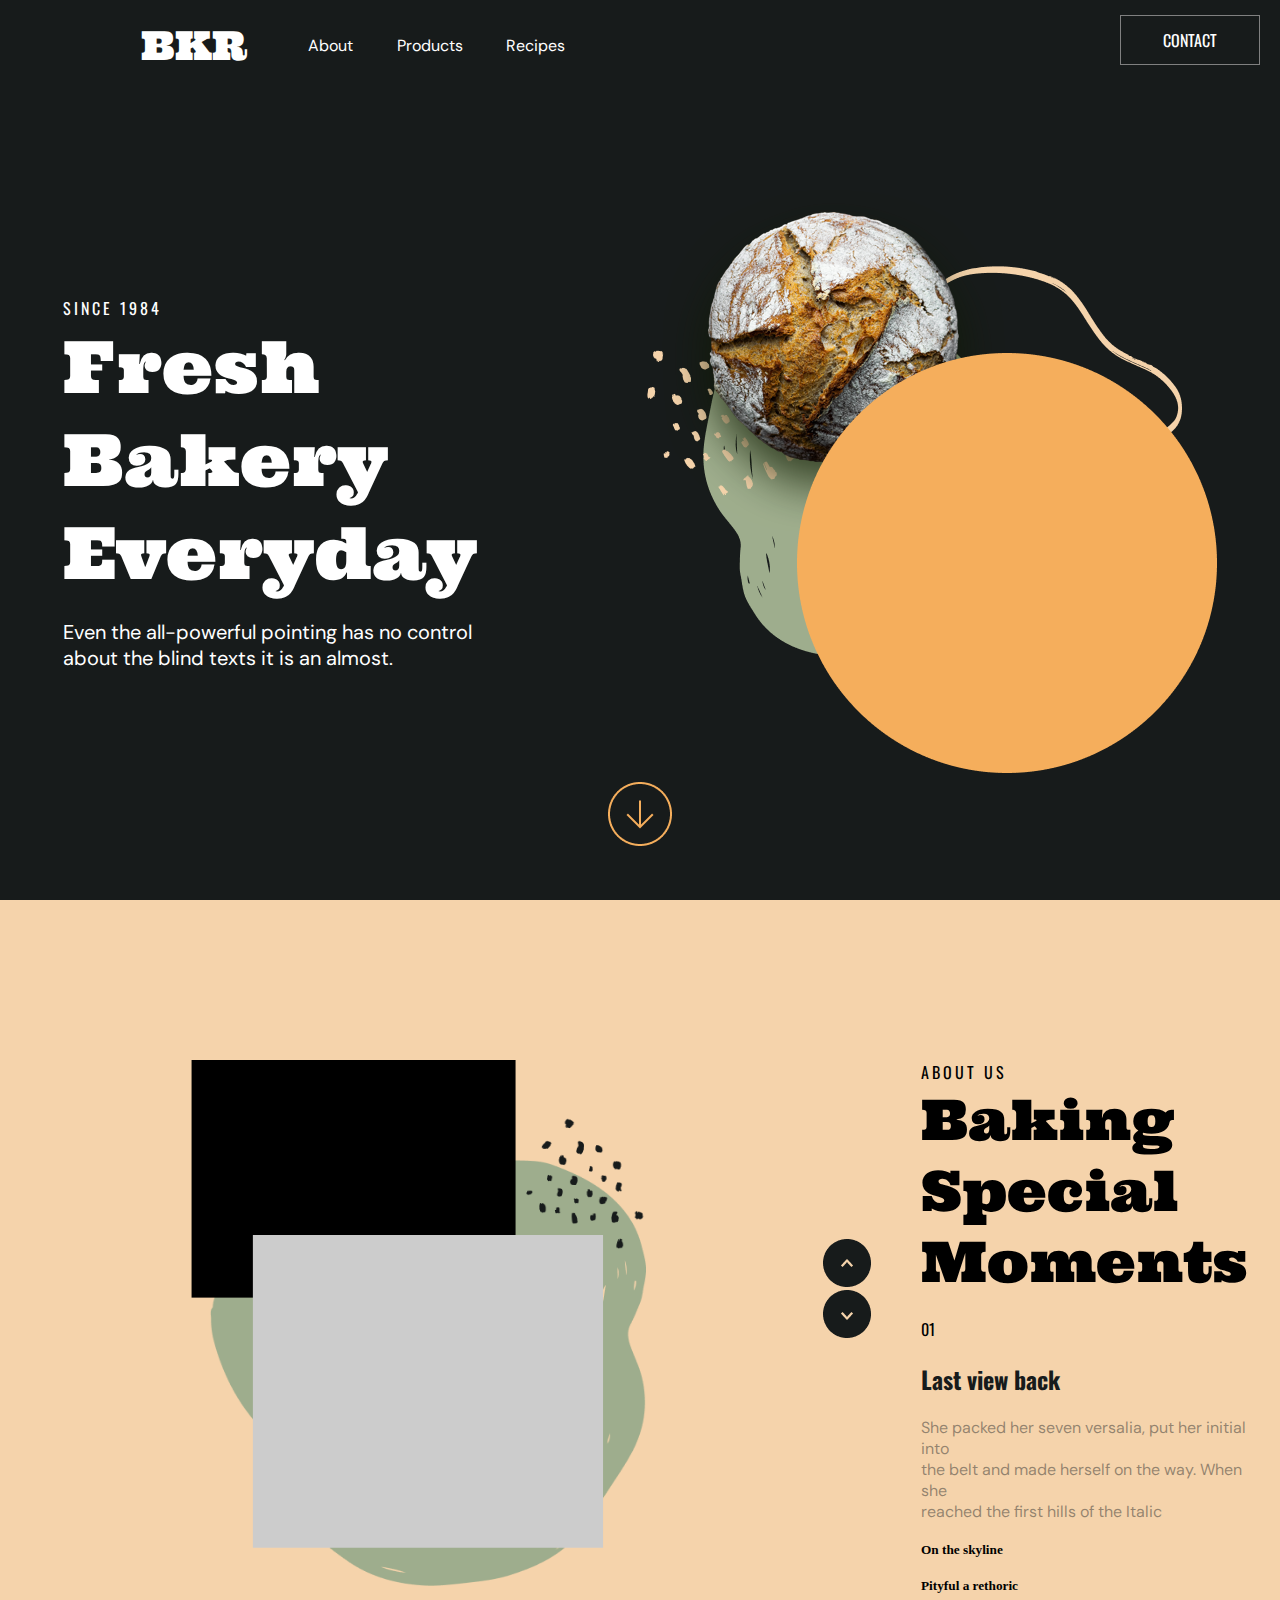
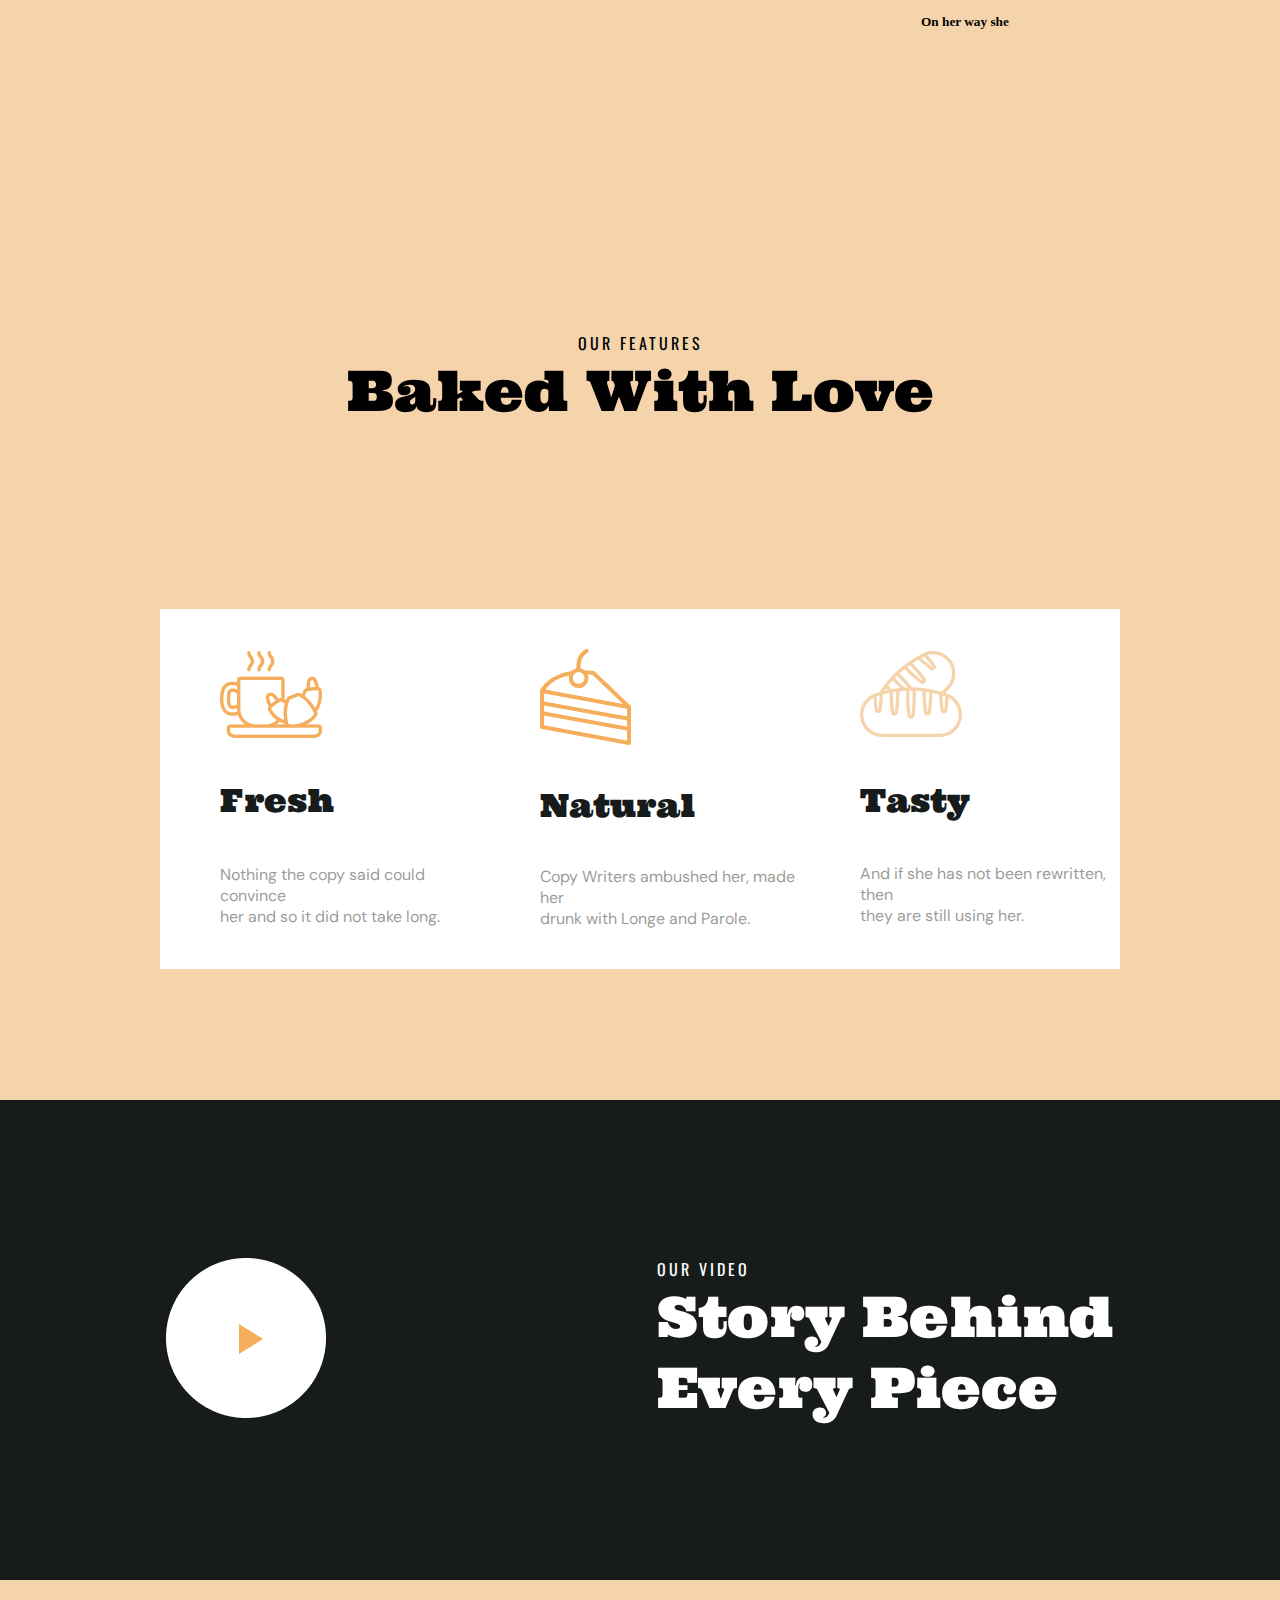
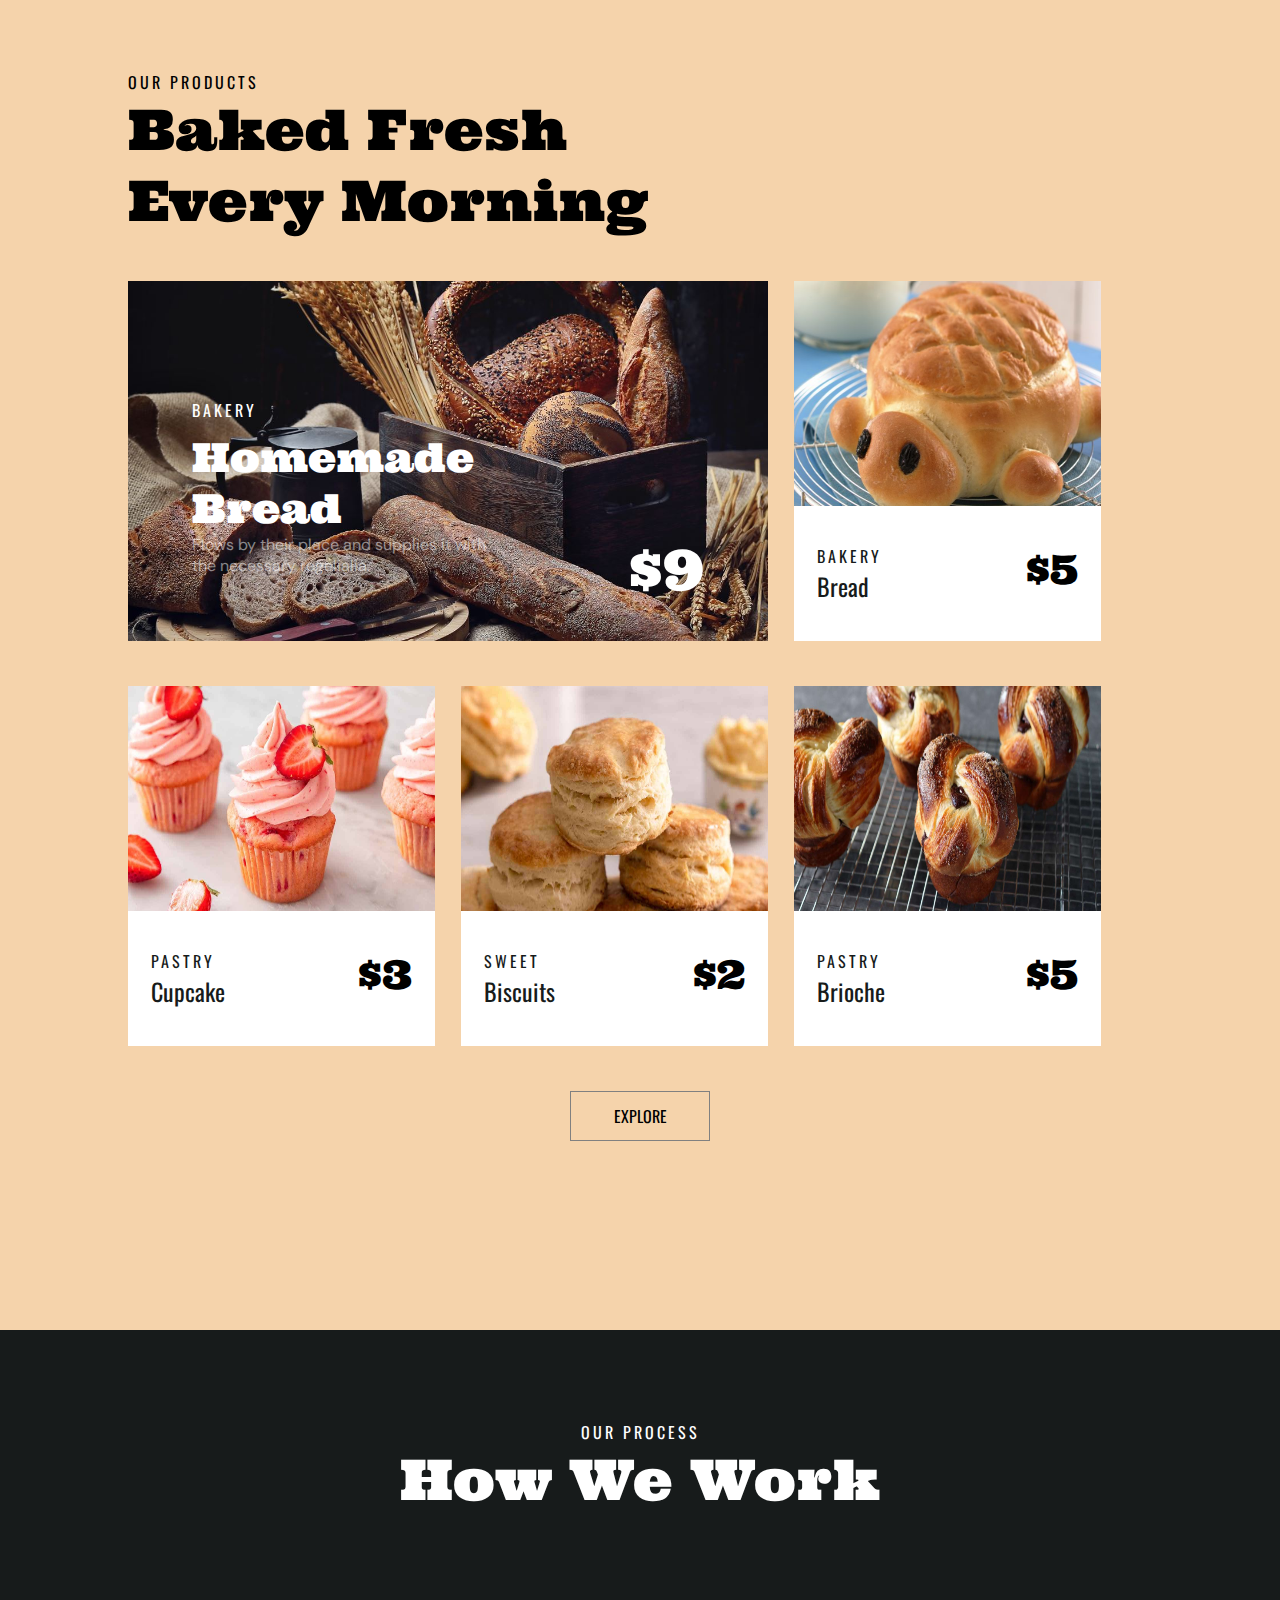
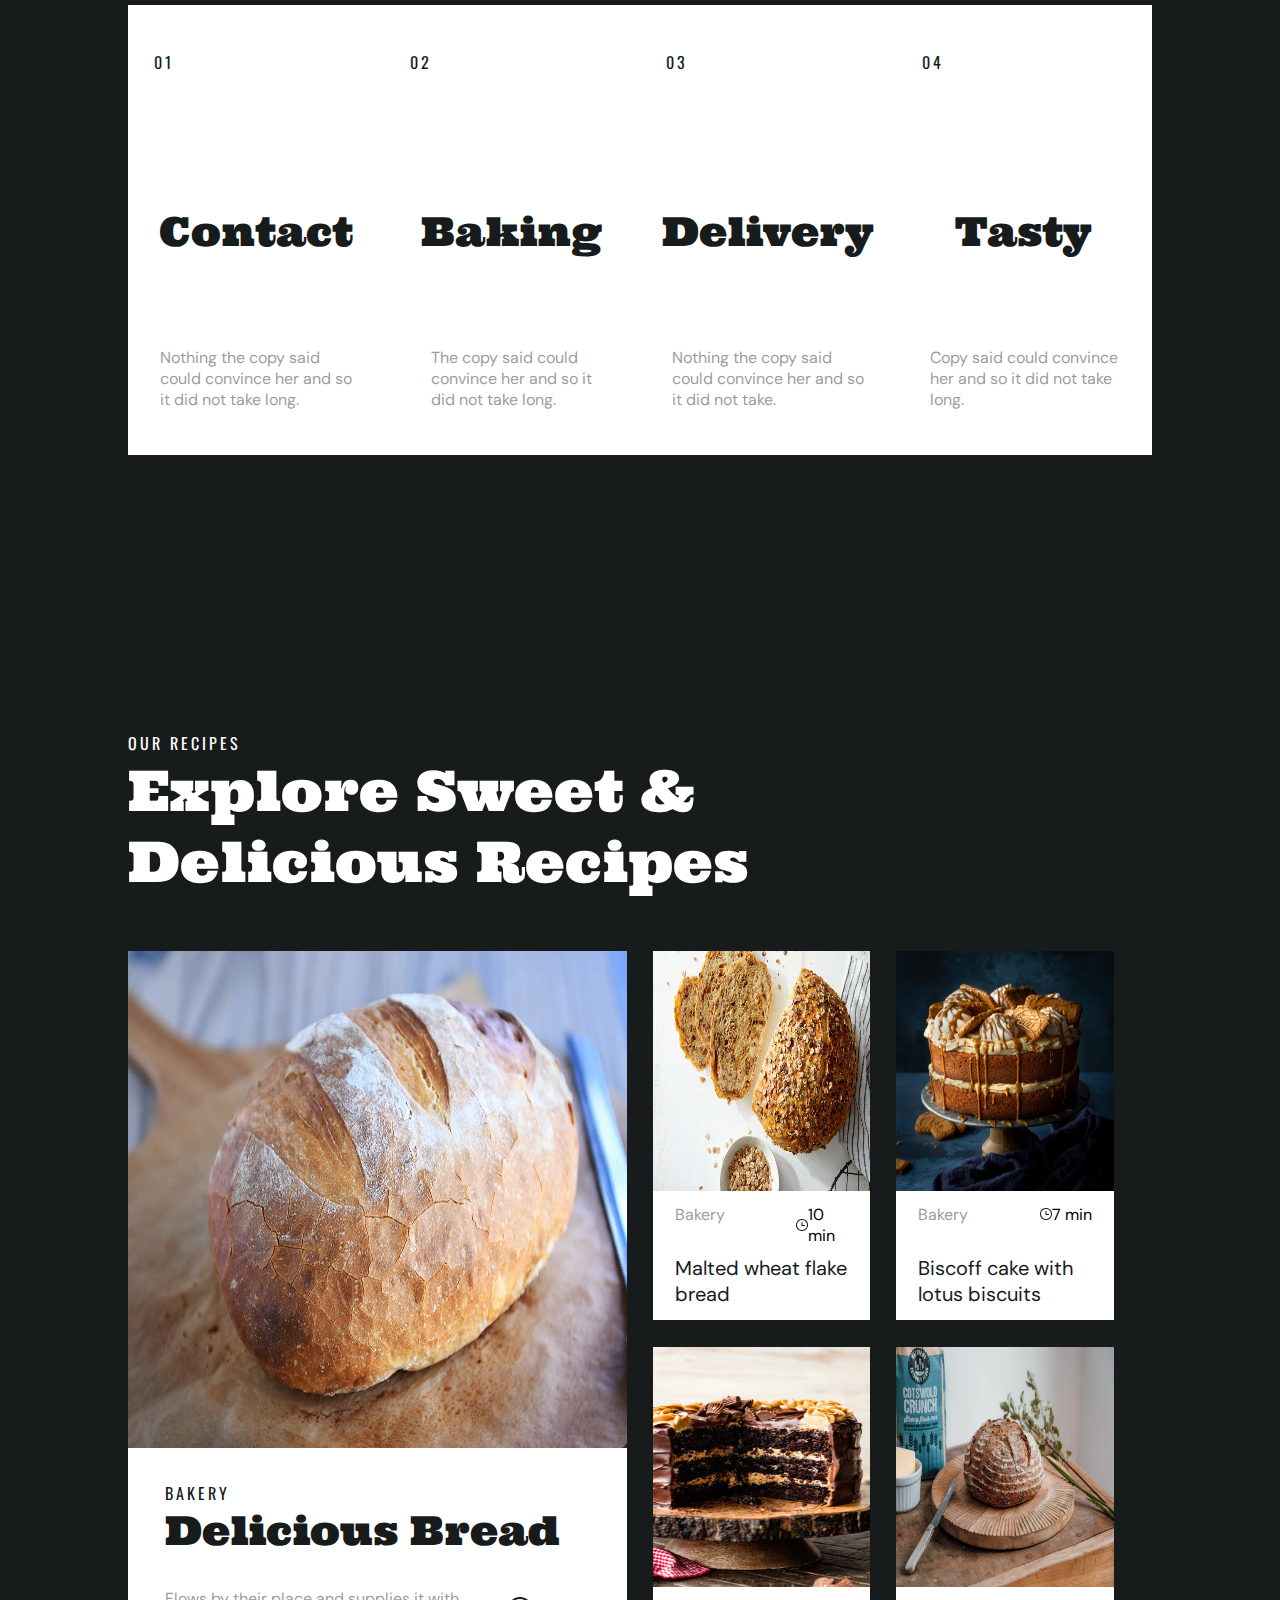
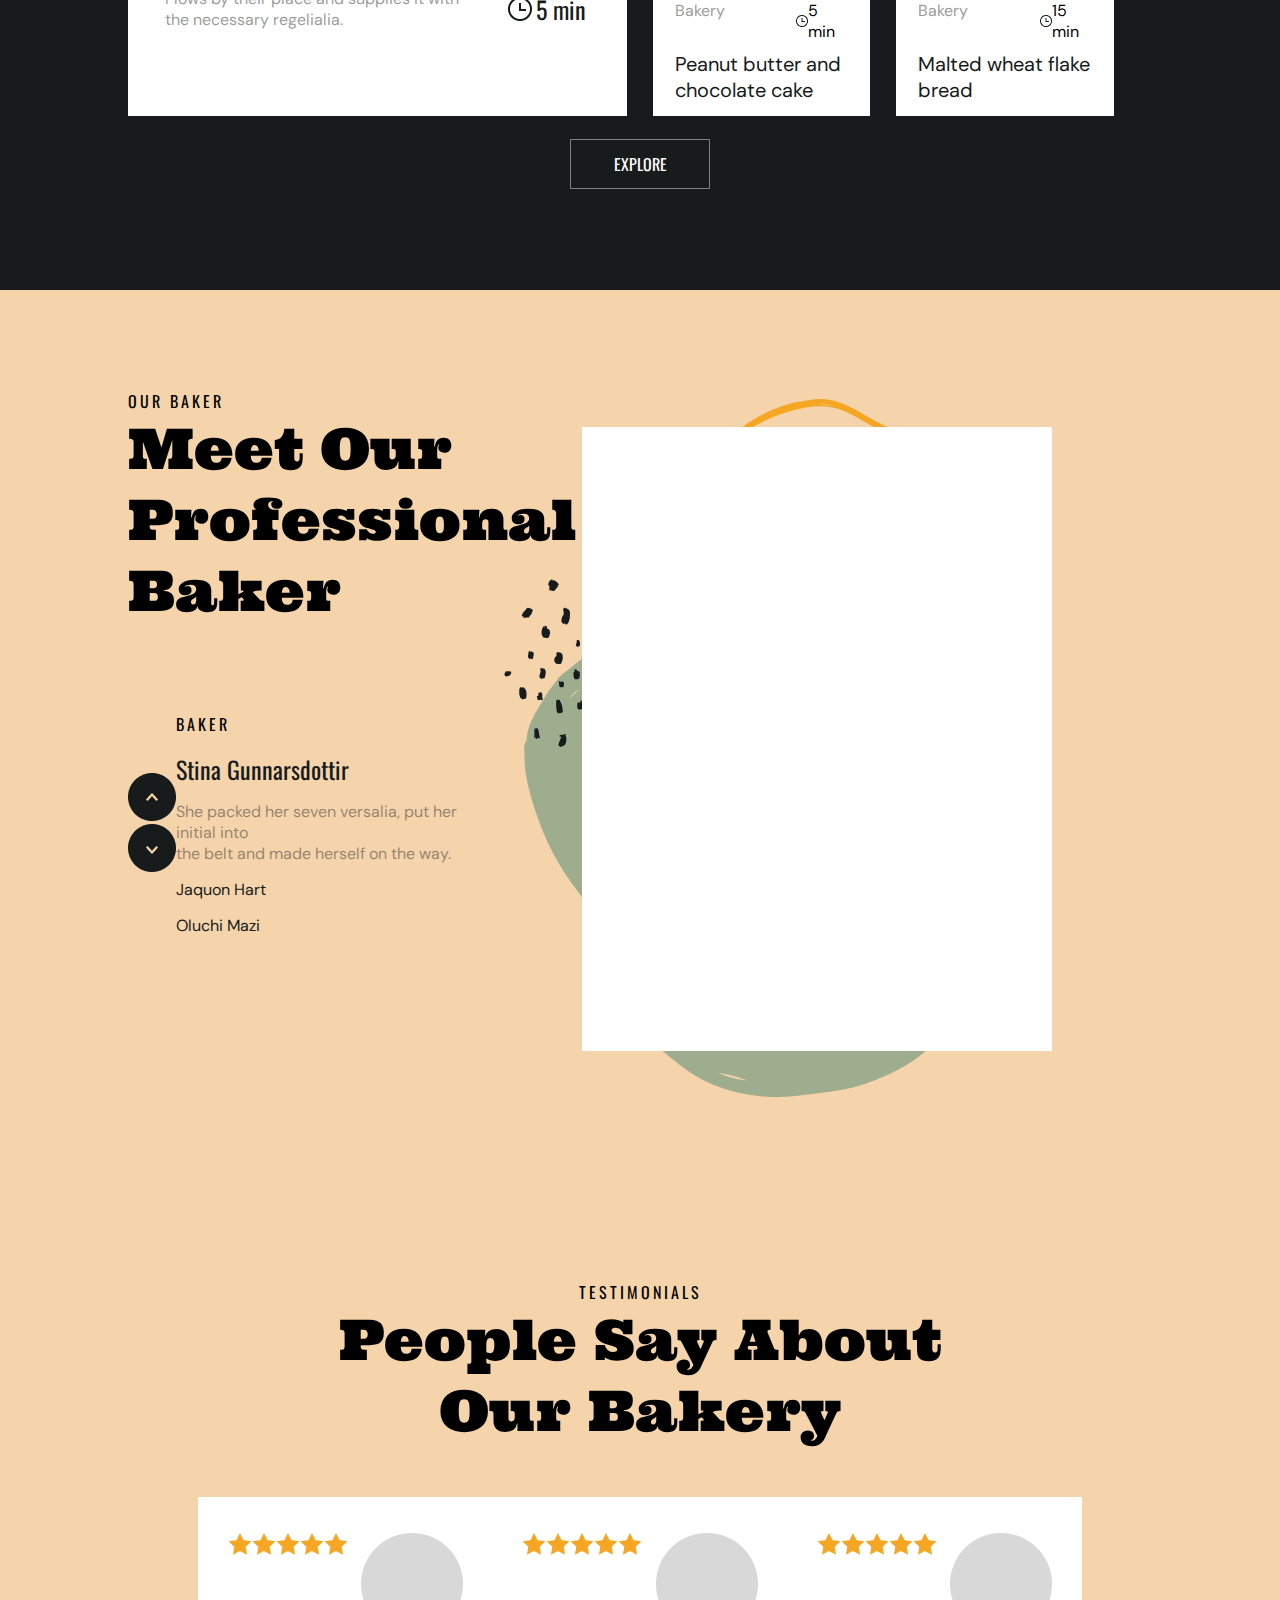
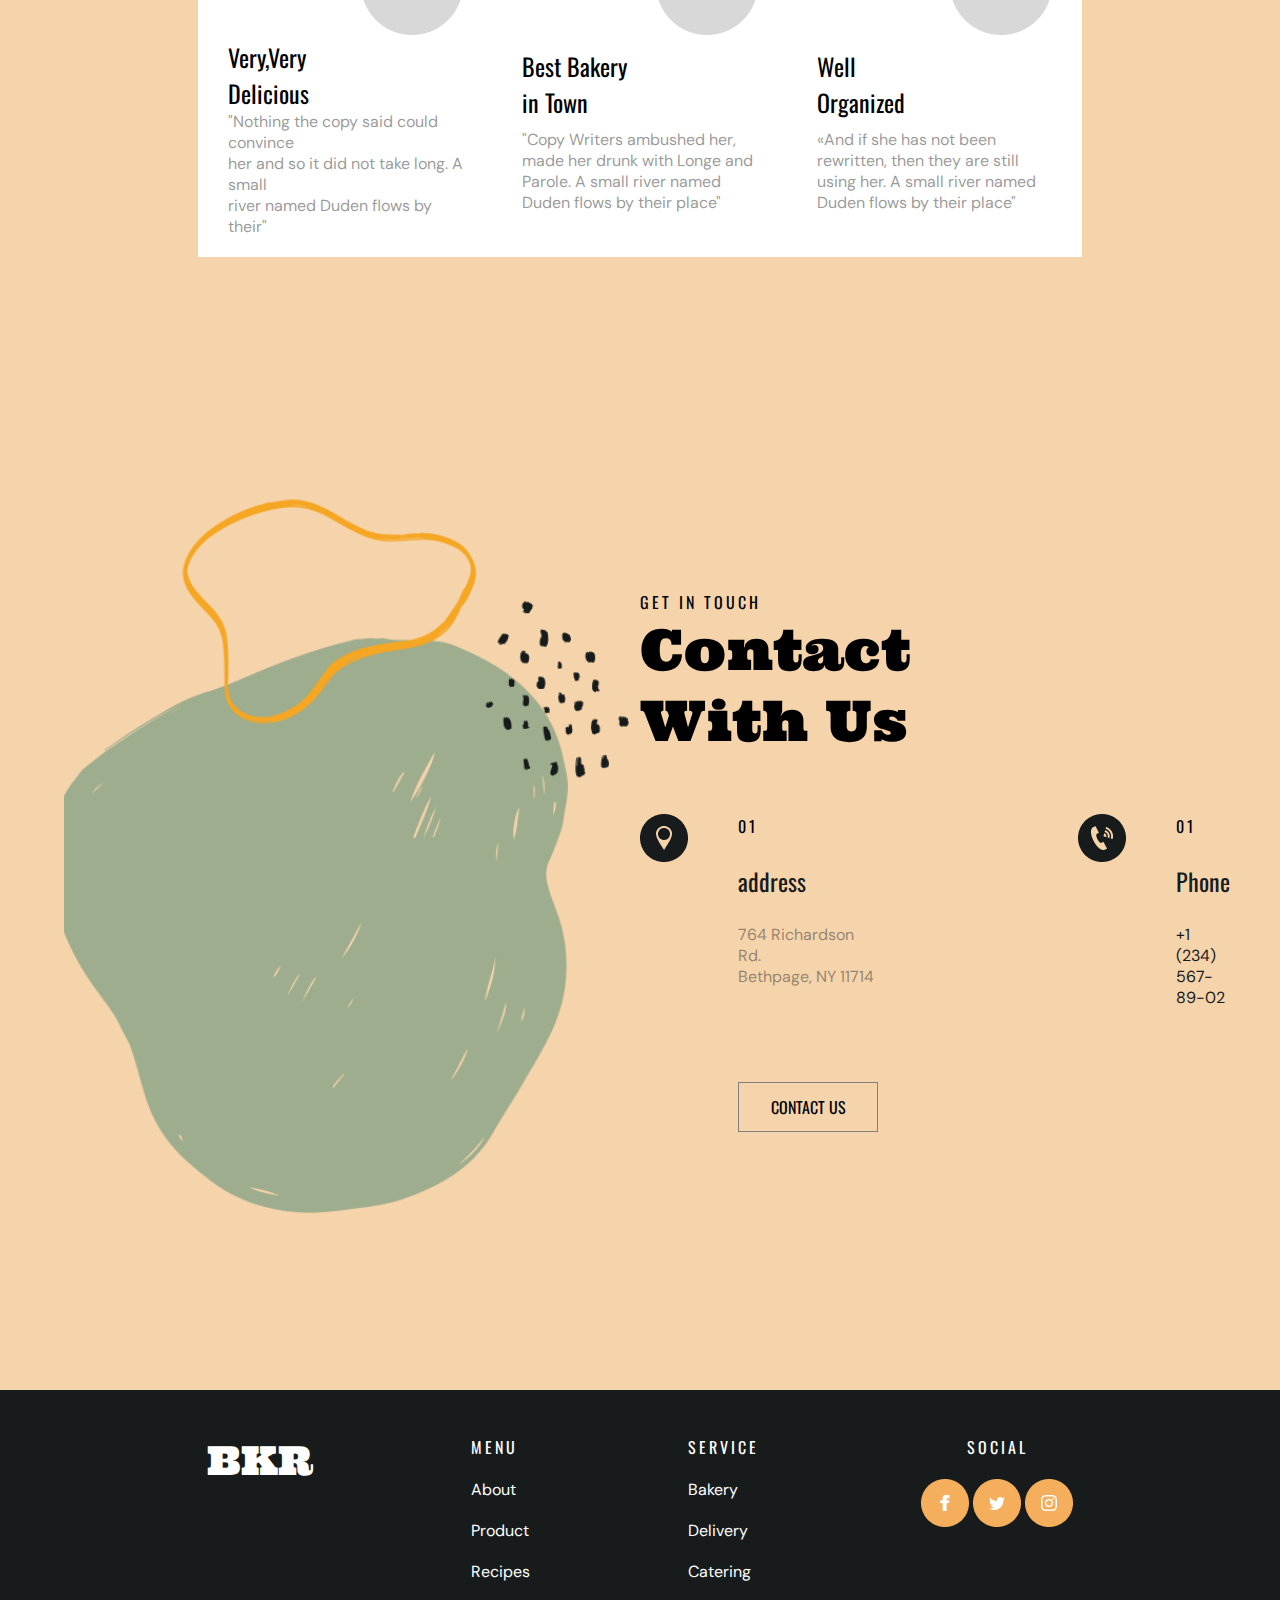
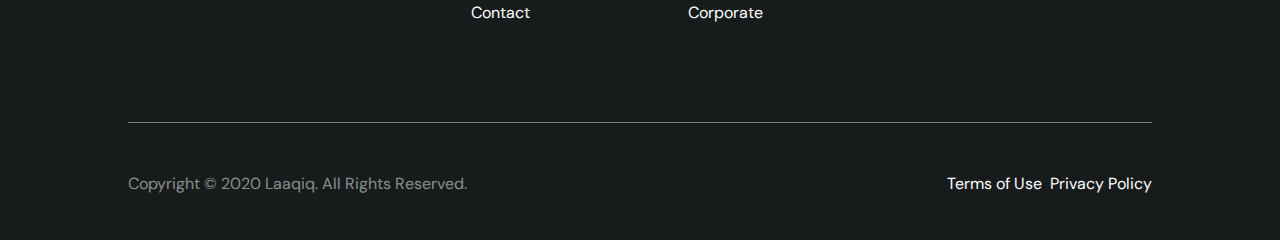
==== commit f87826af: "beta no responsive" ====
--- a/index.html
+++ b/index.html
@@ -16,9 +16,9 @@
         <div class="logo">
             <p>BKR</p>
             <nav>
-                <a href="">About</a>
-                <a href="">Products</a>
-                <a href="">Recipes</a>
+                <a href="#aboutUs">About</a>
+                <a href="#ourProducts">Products</a>
+                <a href="#recipes">Recipes</a>
             </nav>
         </div>
             <button>contact</button>
@@ -65,7 +65,7 @@
         </div>
     </div>
     <!-- div for our features -->
-    <div class="our-features">
+    <div class="our-features" id="features">
         <div class="our-features-header">
             <p class="oswald">our features</p>
             <h1 class="black-h1">Baked With Love</h1>
@@ -107,7 +107,7 @@
         </div>
     </div>
     <!-- div for our products -->
-    <div class="our-products">
+    <div class="our-products" id="ourProducts">
         <div class="our-products-wrapper">
             <div class="our-products-header">
                 <p class="oswald">our products</p>
@@ -208,7 +208,7 @@
         </div>
     </div>
     <!-- div for our process -->
-    <div class="our-process">
+    <div class="our-process" id="ourProcess">
         <div class="our-process-wrapper">
             <div class="our-process-header">
                 <p>OUR PROCESS</p>
@@ -254,7 +254,7 @@
             </div>
         </div>
     </div>
-        <div class="our-recipes">
+        <div class="our-recipes" id="recipes">
             <div class="our-recipes-wrapper">
                 <div class="our-recipes-header">
                     <p class="oswald-white">our recipes</p>
@@ -381,7 +381,7 @@
             </div>
             <button class="explore-button">explore</button>
         </div>
-        <div class="our-baker">
+        <div class="our-baker" id="ourBaker">
             <div class="our-baker-wrapper">
                 <div class="our-baker-left-side">
                     <div class="bakerDescription">
@@ -390,8 +390,8 @@
                     </div>
                     <div class="list-of-bakers">
                         <div class="baker-buttons">
-                            <button class="changeP-buttonUp"><img src="./images/up button.png" alt=""></button>
-                            <button class="changeP-buttonDown"><img src="./images/down button.png" alt=""></button>
+                            <button class="baker-changeP-buttonUp"><img src="./images/up button.png" alt=""></button>
+                            <button class="baker-changeP-buttonDown"><img src="./images/down button.png" alt=""></button>
                         </div>
                         <div class="bakers">
                             <p id="baker-p">BAKER</p>
@@ -467,43 +467,86 @@
                 </div>
             </div>
         </div>
-        <div class="get-in-touch">
-            <div class="map">
-    
-            </div>
-            <div class="contact">
-                <p class="oswald">get in touch</p>
-                <h1 class="black-h1">Contact With Us</h1>
-                <div class="adress">
-    
-                </div>
-                <div class="phone">
-    
-                </div>
-                <button class="contact-us"></button>
-            </div>
-        </div>
+        <div class="get-in-touch" id="contactUs">
+            <div class="get-in-touch-wrapper">
+                <div class="get-in-touch-wrap">
+                    <div class="map">
+                        <iframe src="https://www.google.com/maps/embed?pb=!1m18!1m12!1m3!1d2482.4246740486146!2d-0.1630403650811332!3d51.523770252204734!2m3!1f0!2f0!3f0!3m2!1i1024!2i768!4f13.1!3m3!1m2!1s0x48761acf33628211%3A0x445d7677a88322e1!2s221B%20Baker%20St%2C%20London%20NW1%206XE%2C%20UK!5e0!3m2!1sen!2sge!4v1674198170789!5m2!1sen!2sge"
+                         width="500" height="600" style="border:0;" allowfullscreen="" loading="lazy" referrerpolicy="no-referrer-when-downgrade"></iframe>
+                    </div>
+                    <div class="contact2">
+                        <p class="oswald">get in touch</p>
+                        <h1 class="black-h1">Contact<br> With Us</h1>
+                        <div class="contact-info">
+                            <div class="address">
+                                <div>
+                                    <img src="./images/address.png" alt="">
+                                </div>
+                                <div class="contact-details">
+                                    <p>01</p>
+                                    <p>address</p>
+                                    <p>764 Richardson Rd.<br>Bethpage, NY 11714</p>
+                                    <button class="explore-button-light">contact us</button>
+                                </div>
+                            </div>
+                            <div class="phone">
+                                <div>
+                                    <img src="./images/phone.png" alt="">
+                                </div>
+                                <div class="contact-details">
+                                    <p>01</p>
+                                    <p>Phone</p>
+                                    <p style="color: #171B1B;">+1 (234) 567-89-02</p>
+                                </div>
+                            </div>
+                        </div>
+                    </div>
+                </div>
+            </div>
+            </div>
     <footer>
-        <div class="footer-main">
-            <div class="footer-logo">
-                <p>BKR</p>
-            </div>
-            <div class="menu">
-                <p class="oswald-white">menu</p>
-            </div>
-            <div class="service">
-                <p class="oswald-white">service</p>
-            </div>
-            <div class="social">
-                <p class="oswald-white">social</p>
-            </div>
-        </div>
-        <div class="bottom-footer">
-            <div class="copyright">
-
-            </div>
-            <div class="tos-pp">
-
+        <div class="footer-wrapper">
+            <div class="footer-wrap">
+                <div class="footer-main">
+                    <div class="footer-logo">
+                        <p>BKR</p>
+                    </div>
+                    <div class="menu">
+                        <p class="oswald-white">menu</p>
+                        <div class="menu-list">
+                            <a href="#aboutUs">About</a>
+                            <a href="#ourProducts">Product</a>
+                            <a href="#recipes">Recipes</a>
+                            <a href="#contactUs">Contact</a>
+                        </div>
+                    </div>
+                    <div class="service">
+                        <p class="oswald-white">service</p>
+                        <div class="menu-list">
+                            <a href="#ourProcess">Bakery</a>
+                            <a href="#ourProcess">Delivery</a>
+                            <a href="#ourProcess">Catering</a>
+                            <a href="#ourProcess">Corporate</a>
+                        </div>
+                    </div>
+                    <div class="social">
+                        <p class="oswald-white">social</p>
+                        <div class="social-icons">
+                            <a href="https://www.facebook.com/Sherlock.BBCW" target="_blank"><img src="./images/Facebook.png" alt=""></a>
+                            <a href="https://twitter.com/emydetails/status/1611281177176047616" target="_blank"><img src="./images/Twitter.png" alt=""></a>
+                            <a href="https://www.instagram.com/p/CmUv48DLvxd/" target="_blank"><img src="./images/Instragram.png" alt=""></a>
+                        </div>
+                    </div>
+                </div>
+                <div class="bottom-footer">
+                    <div class="copyright">
+                        <p>Copyright © 2020 Laaqiq. All Rights Reserved.</p>
+                    </div>
+                    <div class="tos-pp">
+                        <a href="https://twitter.com/en/tos" target="_blank">Terms of Use</a>
+                        <a href="https://twitter.com/en/privacy" target="_blank">Privacy Policy</a>
+                    </div>
+                </div>
             </div>
         </div>
     </footer>
--- a/styles.css
+++ b/styles.css
@@ -845,9 +845,14 @@
 
 .testimonials{
     background-color: #F5D3AB;
-    height: 110vh;
-    display: flex;
-    justify-content: center;
+    height: 90vh;
+    display: flex;
+    justify-content: center;
+}
+
+.highlighted {
+    transform: scale(1.1);
+    background: #9EAD8D;
 }
 
 .testimonials-wrapper{
@@ -910,24 +915,185 @@
     color: rgba(51, 51, 51, 0.496405);
 }
 
+.get-in-touch{
+    height: 100vh;
+    background-color: #F5D3AB;
+    display: flex;
+    justify-content: center;
+}
+
+.get-in-touch-wrapper{
+    width: 90%;
+    height: 90%;
+    display: flex;
+    flex-direction: column;
+    align-items: center;
+}
+
+.get-in-touch-wrap{
+    width: 100%;
+    height: 100%;
+    display: flex;
+    justify-content: center;
+}
+
+.map {
+    width: 700px;
+    height: 800px;
+    background-image: url(./images/map-bg.png);
+    background-size: cover;
+    background-repeat: no-repeat; 
+    background-position: center; 
+    display: flex;
+    justify-content: center;
+}
+
+.map{
+    position:relative;
+}
+.map>iframe{
+    margin-top: 50px;
+    margin-right: 100px;
+    position: absolute;
+    z-index: 2;
+}
+
+.contact2{
+    width: 50%;
+    margin-top: 100px;
+}
+
+.contact-info{
+    margin-top: 10%;
+    height: 50vh;
+    display: flex;
+    justify-content: flex-start;
+    gap: 200px;
+}
+
+.address{
+    display: flex;
+    gap: 50px;
+}
+
+.phone{
+    display: flex;
+    gap: 50px;
+}
+
+.contact-details{
+    display: flex;
+    flex-direction: column;
+    gap: 25px;
+}
+
+.contact-details>button{
+    margin-top: 50%;
+}
+
+.contact-details>p:nth-child(1){
+    font-family: 'Oswald';
+    font-weight: 400;
+    font-size: 16px;
+    letter-spacing: 3px;
+}
+.contact-details>p:nth-child(2){
+    font-family: 'Oswald';
+    font-weight: 400;
+    font-size: 24px;
+    color:#171B1B;
+}
+
+.contact-details>p:nth-child(3){
+    font-family: 'DM Sans';
+    font-weight: 400;
+    font-size: 16px;
+    color: rgba(51, 51, 51, 0.496405);
+}
+
+
 
 footer{
+    color: white;
     background-color: #171B1B;
-    color: white;
-    height: 430px;
-    display: flex;
-    justify-content: flex-start;
+    height: 50vh;
+    display: flex;
+    justify-content: center;
+    align-items: center;
+}
+
+.footer-wrapper{
+    width: 80%;
+    height: 80%;
+}
+
+.footer-wrap{
+    width: 100%;
+    height: 100%;
 }
 
 .footer-main{
     width: 100%;
-    height: 50%;
+    height: 80%;
+    display: flex;
+    justify-content: space-around;
     border-bottom: 1px gray solid;
 }
 
 .footer-logo > p{
     font-family: 'Ultra', serif;
-    font-size: 40px;
+    font-weight: 400;
+    font-size: 40px;    
+}
+
+.menu-list{
+    margin-top: 20px;
+    display: flex;
+    flex-direction: column;
+    gap: 20px;
+}
+
+.menu-list>a{
+    text-decoration: none;
+    font-family: 'DM Sans';
+    font-weight: 400;
+    font-size: 16px;
+    color: white;
+}
+
+.social{
+    text-align: center;
+}
+
+.social-icons{
+    margin-top: 20px;
+}
+
+.bottom-footer{
+    margin-top: 50px;
+    display: flex;
+    justify-content: space-between;
+}
+
+.copyright>p{
+    font-family: 'DM Sans';
+    font-weight: 400;
+    font-size: 16px;
+    color: rgba(255, 255, 255, 0.502972);;
+}
+
+.tos-pp{
+    width: 20%;
+    display: flex;
+    justify-content: space-between;
+}
+
+.tos-pp>a{
+    text-decoration: none;
+    font-family: 'DM Sans';
+    font-weight: 400;
+    font-size: 16px;
+    color: white;
 }
 
 
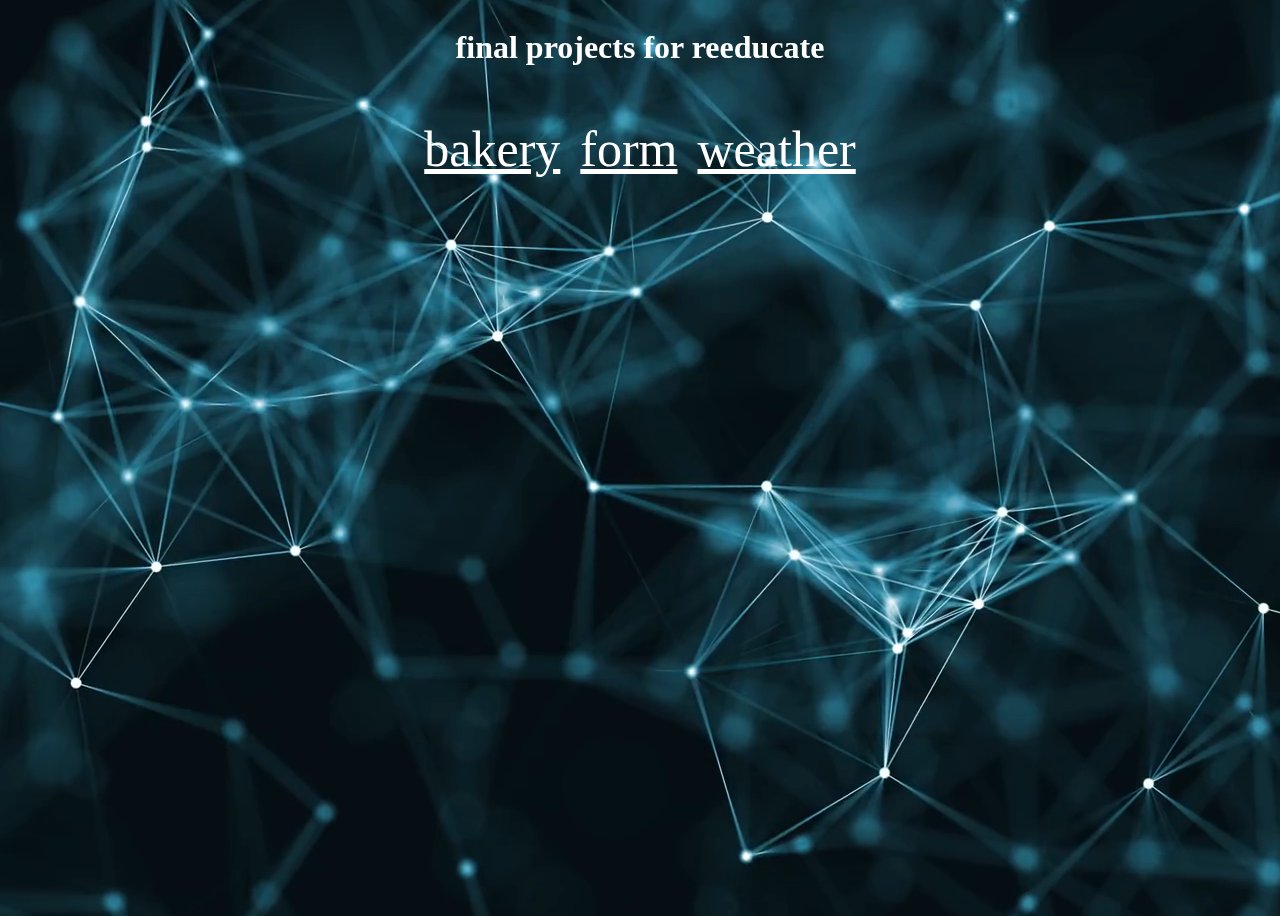
==== commit f9e488f1: "all in one" ====
--- a/index.html
+++ b/index.html
@@ -4,552 +4,17 @@
     <meta charset="UTF-8">
     <meta http-equiv="X-UA-Compatible" content="IE=edge">
     <meta name="viewport" content="width=device-width, initial-scale=1.0">
-    <title>Bakery</title>
+    <title>projects</title>
     <link rel="stylesheet" href="styles.css">
-    <link rel="preconnect" href="https://fonts.googleapis.com">
-    <link rel="preconnect" href="https://fonts.gstatic.com" crossorigin>
-    <link href="https://fonts.googleapis.com/css2?family=DM+Sans&family=Oswald&family=Ultra&display=swap" rel="stylesheet">
 </head>
 <body>
-    <!-- header -->
-    <header>
-        <div class="logo">
-            <p>BKR</p>
-            <nav>
-                <a href="#aboutUs">About</a>
-                <a href="#ourProducts">Products</a>
-                <a href="#recipes">Recipes</a>
-            </nav>
-        </div>
-            <button>contact</button>
-    </header>
-    <div class="intro">
-        <div class="intro-content">
-            <div class="intro-left-side">
-                <p class="oswald">since 1984</p>
-                <h1>Fresh Bakery Everyday</h1>
-                <p class="h1-description">Even the all-powerful pointing has no control <br> about the blind texts it is an almost.</p>
-            </div>
-            <div class="intro-right-side">
-                <img src="./images/Group 1.png" alt="">
-            </div>
-        </div>
-        <div class="scroll-down-button">
-            <button onclick="scrollToAboutUs()"><img src="./images/down.png" alt=""></button>
-        </div>
+    <video src="wow.mp4" autoplay loop muted></video>
+    <h1>final projects for reeducate</h1>
+    <p style="font-style: italic; color: red;"></p>
+    <div>
+        <a href="./bakery/index.html">bakery</a>
+        <a href="./form/index.html">form</a>
+        <a href="./weather/index.html">weather</a>
     </div>
-    <!-- div for about us -->
-    <div class="about-us" id="aboutUs">
-        <div class="special-moments">
-            <div class="special-moments-picture">
-                <img src="./images/Group 2.png" alt="">
-            </div>
-            <div class="about-us-description">
-                <div class="buttons-for-switching">
-                    <button class="changeP-buttonUp"><img src="./images/up button.png" alt=""></button>
-                    <button class="changeP-buttonDown"><img src="./images/down button.png" alt=""></button>
-                </div>
-                <div class="element-container">
-                    <div>
-                        <p class="oswald">about us</p>
-                        <h1 class="black-h1">Baking Special<br> Moments</h1>
-                    </div>
-                    <p id="p1" class="element">01</p>
-                    <h4 id="h4" class="element">Last view back</h4>
-                    <p id="p2" class="element">She packed her seven versalia, put her initial into<br>the belt and made herself on the way. When she <br> reached the first hills of the Italic</p>
-                    <h5 id="h5-1" class="element">On the skyline</h5>
-                    <h5 id="h5-2" class="element">Pityful a rethoric</h5>
-                    <h5 id="h5-3" class="element">On her way she</h5>
-                </div>
-            </div>
-        </div>
-    </div>
-    <!-- div for our features -->
-    <div class="our-features" id="features">
-        <div class="our-features-header">
-            <p class="oswald">our features</p>
-            <h1 class="black-h1">Baked With Love</h1>
-        </div>
-        <!-- feature cards -->
-        <div class="feature-cards">
-            <a href="https://en.wikipedia.org/wiki/Fresh_food" target="_blank">
-                <div class="card fresh">
-                    <img src="./images/fresh.png" alt="">
-                    <h1>Fresh</h1>
-                    <p>Nothing the copy said could convince<br> her and so it did not take long.</p>
-                </div>
-            </a>
-            <a href="https://en.wikipedia.org/wiki/Natural_food" target="_blank">
-                <div class="card natural">
-                    <img src="./images/natural.png" alt="">
-                    <h1>Natural</h1>
-                    <p>Copy Writers ambushed her, made her <br> drunk with Longe and Parole.</p>
-                </div>
-            </a>
-            <a href="https://en.wikipedia.org/wiki/Khinkali" target="_blank">
-                <div class="card tasty">
-                    <img src="./images/tasty.png" alt="">
-                    <h1>Tasty</h1>
-                    <p>And if she has not been rewritten, then <br> they are still using her.</p>
-                </div>
-            </a>
-        </div>
-    </div>
-    <!-- div for video -->
-    <div class="our-video">
-        <video class="bg-video" src="./video/y2mate.com - Bread Basket  Advertisement Video_1080p.mp4" loop></video>
-        <div class="button-for-video">
-            <button class="our-video-btn"><img src="./images/play.png" alt=""></button>
-        </div>
-        <div class="description-for-video">
-            <p class="oswald-white">our video</p>
-            <h1 class="white-h1">Story Behind<br> Every Piece</h1>
-        </div>
-    </div>
-    <!-- div for our products -->
-    <div class="our-products" id="ourProducts">
-        <div class="our-products-wrapper">
-            <div class="our-products-header">
-                <p class="oswald">our products</p>
-                <h1 class="black-h1">Baked Fresh<br>Every Morning</h1>
-            </div>
-            <!-- product cards -->
-            <div class="our-products-top">
-                <div class="homemadeBread">
-                    <div class="homemadeBread-wrapper">
-                            <div class="homemadeBread-content">
-                                <p>BAKERY</p>
-                                <p>Homemade<br>Bread</p>
-                            </div>
-                            <div class="homemadeBread-content-bot">
-                                <p>Flows by their place and supplies it with<br> the necessary regelialia.</p>
-                                <p class="white-h1">$9</p>
-                            </div>
-                    </div>
-                </div>
-                <div class="bread">
-                    <div class="bread-content">
-                        <div class="bread-image-div">
-                            <img src="./images/THEbread.jpg" alt="">
-                        </div>
-                        <div class="bread-info">
-                            <div class="bread-info-wrapper">
-                                <div>
-                                    <p>BAKERY</p>
-                                    <p>Bread</p>
-                                </div>
-                                <div class="bread-price">
-                                    <p>$5</p>
-                                </div>
-                            </div>
-                        </div>
-                    </div>
-                </div>
-            </div>
-            <div class="our-products-bot">
-                <div class="cupcake">
-                    <div class="bread-content">
-                        <div class="bread-image-div">
-                            <img src="./images/cupcake.jpg" alt="">
-                        </div>
-                        <div class="bread-info">
-                            <div class="bread-info-wrapper">
-                                <div>
-                                    <p>PASTRY</p>
-                                    <p>Cupcake</p>
-                                </div>
-                                <div class="bread-price">
-                                    <p>$3</p>
-                                </div>
-                            </div>
-                        </div>
-                    </div>
-                </div>
-                <div class="biscuits">
-                    <div class="bread-content">
-                        <div class="bread-image-div">
-                            <img src="./images/biscuits.jpg" alt="">
-                        </div>
-                        <div class="bread-info">
-                            <div class="bread-info-wrapper">
-                                <div>
-                                    <p>SWEET</p>
-                                    <p>Biscuits</p>
-                                </div>
-                                <div class="bread-price">
-                                    <p>$2</p>
-                                </div>
-                            </div>
-                        </div>
-                    </div>
-                </div>
-                <div class="brioche">
-                    <div class="bread-content">
-                        <div class="bread-image-div">
-                            <img src="./images/brioche.jpg" alt="">
-                        </div>
-                        <div class="bread-info">
-                            <div class="bread-info-wrapper">
-                                <div>
-                                    <p>PASTRY</p>
-                                    <p>Brioche</p>
-                                </div>
-                                <div class="bread-price">
-                                    <p>$5</p>
-                                </div>
-                            </div>
-                        </div>
-                    </div>
-                </div>
-            </div>
-            <div class="our-products-exploreBtn">
-                <button class="explore-button-light">explore</button>
-            </div>
-        </div>
-    </div>
-    <!-- div for our process -->
-    <div class="our-process" id="ourProcess">
-        <div class="our-process-wrapper">
-            <div class="our-process-header">
-                <p>OUR PROCESS</p>
-                <h1 class="white-h1">How We Work</h1>
-            </div>
-            <div class="how-we-work">
-                <div class="card2 contact">
-                    <div class="card2-wrapper">
-                        <p>01</p>
-                        <div class="card2-description">
-                            <p>Contact</p>
-                            <p class="card2-p">Nothing the copy said<br> could convince her and so<br> it did not take long.</p>
-                        </div>
-                    </div>
-                </div>
-                <div class="card2 baking">
-                    <div class="card2-wrapper">
-                        <p>02</p>
-                        <div class="card2-description">
-                            <p>Baking</p>
-                            <p class="card2-p">The copy said could<br> convince her and so it<br> did not take long.</p>
-                        </div>
-                    </div>
-                </div>
-                <div class="card2 delivery">
-                   <div class="card2-wrapper">
-                        <p>03</p>
-                        <div class="card2-description">
-                            <p>Delivery</p>
-                            <p class="card2-p">Nothing the copy said<br> could convince her and so<br> it did not take.</p>
-                        </div>
-                   </div>
-                </div>
-                <div class="card2 tasty">
-                    <div class="card2-wrapper">
-                        <p>04</p>
-                        <div class="card2-description">
-                            <p>Tasty</p>
-                            <p class="card2-p">Copy said could convince<br> her and so it did not take<br> long.</p>
-                        </div>
-                    </div>
-                </div>
-            </div>
-        </div>
-    </div>
-        <div class="our-recipes" id="recipes">
-            <div class="our-recipes-wrapper">
-                <div class="our-recipes-header">
-                    <p class="oswald-white">our recipes</p>
-                    <h1 class="white-h1">Explore Sweet &<br> Delicious Recipes</h1>
-                </div>
-                <div class="recipe-cards">
-                    <div class="recipe-cards-left">
-                        <div class="card3 deliciousBread">
-                            <div class="recipes-image-div">
-                                <img src="./images/rustic-bread-updated3.jpg" alt="">
-                            </div>
-                            <div class="card3-info">
-                                <div class="card3-info-wrapper">
-                                    <div class="card3-info-wrap">
-                                        <div class="card3-header">
-                                            <p>BAKERY</p>
-                                            <p>Delicious Bread</p>
-                                        </div>
-                                        <div class="cook-time">
-                                            <p>Flows by their place and supplies it with<br> the necessary regelialia.</p>
-                                            <div class="cook-time-img">
-                                                <img src="./images/clockBig.png" alt="">
-                                                <div>
-                                                    <p>5 min</p>
-                                                </div>
-                                            </div>
-                                        </div>
-                                    </div>
-                                </div>
-                            </div>
-                        </div>
-                    </div>
-                    <div class="recipe-cards-right">
-                        <div class="recipe-card-right-top">
-                            <div class="card4 meltedWheat">
-                                <div class="recipes-image-div">
-                                    <img src="./images/malted-wheat-flake-bread.jpg" alt="">
-                                </div>
-                                <div class="card4-info">
-                                    <div class="card4-wrapper">
-                                        <div class="card4-wrap">
-                                            <div class="card4-top">
-                                                <p>Bakery</p>
-                                                <div class="card4-time">
-                                                    <img src="./images/clockSmall.png" alt="">
-                                                    <p>10 min</p>
-                                                </div>
-                                            </div>
-                                            <div>
-                                                <p class="card4-description">Malted wheat flake<br> bread</p>
-                                            </div>
-                                        </div>
-                                    </div>
-                                </div>
-                            </div>
-                            <div class="card4 biscoffCake">
-                                <div class="recipes-image-div">
-                                    <img src="./images/Biscoff-Cake-Recipe-SQUARE.jpg" alt="">
-                                </div>
-                                <div class="card4-info">
-                                    <div class="card4-wrapper">
-                                        <div class="card4-wrap">
-                                            <div class="card4-top">
-                                                <p>Bakery</p>
-                                                <div class="card4-time">
-                                                    <img src="./images/clockSmall.png" alt="">
-                                                    <p>7 min</p>
-                                                </div>
-                                            </div>
-                                            <div>
-                                                <p class="card4-description">Biscoff cake with<br> lotus biscuits</p>
-                                            </div>
-                                        </div>
-                                    </div>
-                                </div>
-                            </div>
-                        </div>
-                        <div class="recipe-card-right-bot">
-                            <div class="card4 peanutButter">
-                                <div class="recipes-image-div">
-                                    <img src="./images/chocolate-and-peanut-butter-cake.jpg" alt="">
-                                </div>
-                                <div class="card4-info">
-                                    <div class="card4-wrapper">
-                                        <div class="card4-wrap">
-                                            <div class="card4-top">
-                                                <p>Bakery</p>
-                                                <div class="card4-time">
-                                                    <img src="./images/clockSmall.png" alt="">
-                                                    <p>5 min</p>
-                                                </div>
-                                            </div>
-                                            <div>
-                                                <p class="card4-description">Peanut butter and<br> chocolate cake</p>
-                                            </div>
-                                        </div>
-                                    </div>
-                                </div>
-                            </div>
-                            <div class="card4 maltedWheat">
-                                <div class="recipes-image-div">
-                                    <img src="./images/bread3.webp" alt="">
-                                </div>
-                                <div class="card4-info">
-                                    <div class="card4-wrapper">
-                                        <div class="card4-wrap">
-                                            <div class="card4-top">
-                                                <p>Bakery</p>
-                                                <div class="card4-time">
-                                                    <img src="./images/clockSmall.png" alt="">
-                                                    <p>15 min</p>
-                                                </div>
-                                            </div>
-                                            <div>
-                                                <p class="card4-description">Malted wheat flake<br> bread</p>
-                                            </div>
-                                        </div>
-                                    </div>
-                                </div>
-                            </div>
-                        </div>
-                    </div>
-                </div>
-            </div>
-            <button class="explore-button">explore</button>
-        </div>
-        <div class="our-baker" id="ourBaker">
-            <div class="our-baker-wrapper">
-                <div class="our-baker-left-side">
-                    <div class="bakerDescription">
-                        <p class="oswald">our baker</p>
-                        <h1 class="black-h1">Meet Our<br> Professional<br> Baker</h1>
-                    </div>
-                    <div class="list-of-bakers">
-                        <div class="baker-buttons">
-                            <button class="baker-changeP-buttonUp"><img src="./images/up button.png" alt=""></button>
-                            <button class="baker-changeP-buttonDown"><img src="./images/down button.png" alt=""></button>
-                        </div>
-                        <div class="bakers">
-                            <p id="baker-p">BAKER</p>
-                            <h4 id="baker-h4">Stina Gunnarsdottir</h4>
-                            <p id="baker-p2">She packed her seven versalia, put her initial into<br> the belt and made herself on the way.</p>
-                            <h5 id="baker-h5">Jaquon Hart</h5>
-                            <h5 id="baker-h5_2">Oluchi Mazi</h5>
-                        </div>
-                    </div>
-                </div>
-                <div class="bakerPicture">
-                    <img src="./images/ourBaker.png" alt="">
-                </div>
-            </div>
-        </div>
-        <div class="testimonials">
-            <div class="testimonials-wrapper">
-                <div class="testimonials-wrap">
-                    <div class="testimonials-header">
-                        <p class="oswald">testimonials</p>
-                        <h1 class="black-h1">People Say About<br> Our Bakery</h1>
-                        </div>
-                    <div class="reviews">
-                        <div class="card6">
-                            <div class="card6-wrapper">
-                                <div class="card6-top">
-                                    <div class="rating-stars">
-                                        <img src="./images/stars.png" alt="">
-                                    </div>
-                                    <div class="rating-profile">
-                                        <img src="./images/profilePic.png" alt="">
-                                    </div>
-                                </div>
-                                <div class="card6-bot">
-                                    <p>Very,Very<br>Delicious</p>
-                                    <p>"Nothing the copy said could convince<br> her and so it did not take long. A small<br> river named Duden flows by their"</p>
-                                </div>
-                            </div>
-                        </div>
-                        <div class="card6">
-                            <div class="card6-wrapper">
-                                <div class="card6-top">
-                                    <div class="rating-stars">
-                                        <img src="./images/stars.png" alt="">
-                                    </div>
-                                    <div class="rating-profile">
-                                        <img src="./images/profilePic.png" alt="">
-                                    </div>
-                                </div>
-                                <div class="card6-bot">
-                                    <p>Best Bakery<br>in Town</p>
-                                    <p>"Copy Writers ambushed her, made her drunk with Longe and Parole. A small river named Duden flows by their place"</p>
-                                </div>
-                            </div>
-                        </div>
-                        <div class="card6">
-                            <div class="card6-wrapper">
-                                <div class="card6-top">
-                                    <div class="rating-stars">
-                                        <img src="./images/stars.png" alt="">
-                                    </div>
-                                    <div class="rating-profile">
-                                        <img src="./images/profilePic.png" alt="">
-                                    </div>
-                                </div>
-                                <div class="card6-bot">
-                                    <p>Well<br>Organized</p>
-                                    <p>«And if she has not been rewritten, then they are still using her. A small river named Duden flows by their place"</p>
-                                </div>
-                            </div>
-                        </div>
-                    </div>
-                </div>
-            </div>
-        </div>
-        <div class="get-in-touch" id="contactUs">
-            <div class="get-in-touch-wrapper">
-                <div class="get-in-touch-wrap">
-                    <div class="map">
-                        <iframe src="https://www.google.com/maps/embed?pb=!1m18!1m12!1m3!1d2482.4246740486146!2d-0.1630403650811332!3d51.523770252204734!2m3!1f0!2f0!3f0!3m2!1i1024!2i768!4f13.1!3m3!1m2!1s0x48761acf33628211%3A0x445d7677a88322e1!2s221B%20Baker%20St%2C%20London%20NW1%206XE%2C%20UK!5e0!3m2!1sen!2sge!4v1674198170789!5m2!1sen!2sge"
-                         width="500" height="600" style="border:0;" allowfullscreen="" loading="lazy" referrerpolicy="no-referrer-when-downgrade"></iframe>
-                    </div>
-                    <div class="contact2">
-                        <p class="oswald">get in touch</p>
-                        <h1 class="black-h1">Contact<br> With Us</h1>
-                        <div class="contact-info">
-                            <div class="address">
-                                <div>
-                                    <img src="./images/address.png" alt="">
-                                </div>
-                                <div class="contact-details">
-                                    <p>01</p>
-                                    <p>address</p>
-                                    <p>764 Richardson Rd.<br>Bethpage, NY 11714</p>
-                                    <button class="explore-button-light">contact us</button>
-                                </div>
-                            </div>
-                            <div class="phone">
-                                <div>
-                                    <img src="./images/phone.png" alt="">
-                                </div>
-                                <div class="contact-details">
-                                    <p>01</p>
-                                    <p>Phone</p>
-                                    <p style="color: #171B1B;">+1 (234) 567-89-02</p>
-                                </div>
-                            </div>
-                        </div>
-                    </div>
-                </div>
-            </div>
-            </div>
-    <footer>
-        <div class="footer-wrapper">
-            <div class="footer-wrap">
-                <div class="footer-main">
-                    <div class="footer-logo">
-                        <p>BKR</p>
-                    </div>
-                    <div class="menu">
-                        <p class="oswald-white">menu</p>
-                        <div class="menu-list">
-                            <a href="#aboutUs">About</a>
-                            <a href="#ourProducts">Product</a>
-                            <a href="#recipes">Recipes</a>
-                            <a href="#contactUs">Contact</a>
-                        </div>
-                    </div>
-                    <div class="service">
-                        <p class="oswald-white">service</p>
-                        <div class="menu-list">
-                            <a href="#ourProcess">Bakery</a>
-                            <a href="#ourProcess">Delivery</a>
-                            <a href="#ourProcess">Catering</a>
-                            <a href="#ourProcess">Corporate</a>
-                        </div>
-                    </div>
-                    <div class="social">
-                        <p class="oswald-white">social</p>
-                        <div class="social-icons">
-                            <a href="https://www.facebook.com/Sherlock.BBCW" target="_blank"><img src="./images/Facebook.png" alt=""></a>
-                            <a href="https://twitter.com/emydetails/status/1611281177176047616" target="_blank"><img src="./images/Twitter.png" alt=""></a>
-                            <a href="https://www.instagram.com/p/CmUv48DLvxd/" target="_blank"><img src="./images/Instragram.png" alt=""></a>
-                        </div>
-                    </div>
-                </div>
-                <div class="bottom-footer">
-                    <div class="copyright">
-                        <p>Copyright © 2020 Laaqiq. All Rights Reserved.</p>
-                    </div>
-                    <div class="tos-pp">
-                        <a href="https://twitter.com/en/tos" target="_blank">Terms of Use</a>
-                        <a href="https://twitter.com/en/privacy" target="_blank">Privacy Policy</a>
-                    </div>
-                </div>
-            </div>
-        </div>
-    </footer>
-    <script src="scripts.js"></script>
 </body>
 </html>--- a/styles.css
+++ b/styles.css
@@ -1,1112 +1,29 @@
-*{
-    margin: 0;
-    padding: 0;
-    box-sizing: border-box;
+body{
+    color: white;
+    display: flex;
+    flex-direction: column; 
+    align-items: center;
+    height: 100vh;
+}
+div{
+    display: flex;
+    gap: 20px;
+    font-size: 50px;
+    background: url(wow.mp4);
 }
 
-body::-webkit-scrollbar{
-    display: none;
-}
-
-header{
-    background-color: #171B1B;
-    height: 10vh;
-    color: white;
-    display: flex;
-    justify-content: space-between;
-}
-
-.logo{
-    margin-left: 11%;
-    display: flex;
-    justify-content: space-around;
-    align-items: center;
-}
-
-.logo > p{
-    font-family: 'Ultra', serif;
-    font-size: 40px;
-}
-
-nav{
-    margin-left: 40px;
-    width: 300px;
-    display: flex;
-    justify-content: space-around;
-    align-items: center;
-}
-
-nav > a{
-    font-family: 'DM Sans', sans-serif;
-    text-decoration: none;
-    color: white;
-    font-size: 16px;
-}
-
-header > button{
-    margin: 15px 20px 0px 0px;
-    background-color: #171B1B;
-    display: flex;
-    justify-content: center;
-    align-items: center;
-    width: 140px;
-    height: 50px;
-    color: white;
-    font-size: 16px;
-    font-family: 'Oswald', sans-serif;
-    cursor: pointer;
-    border: 1px solid gray;
-    text-transform: uppercase;
-}
-
-header > button:hover{
-    background-color: #F5D3AB;
-    color: black;
-}
-
-.intro{
-    background-color: #171B1B;
-    height: 90vh;
-    display: flex;
-    flex-direction: column;
-    align-items: center;
-    align-content: center;
-    justify-content: space-between;
+a{
     color: white;
 }
 
-.intro-content{
-    margin-top: 100px;
-    width: 100vw;
-    display: flex;
-    justify-content: space-around;
-    align-items: center;
-}
-
-.intro-left-side{
-    width: min-content;
-}
-
-.intro-left-side >h1{
-    font-family: 'Ultra', serif;
-    font-weight: lighter;
-    font-size: 72px;
-}
-
-.scroll-down-button{
-    margin-bottom: 50px;
-}
-
-.scroll-down-button > button{
-    background-color: transparent;
-    cursor: pointer;
-    border: none;
-}
-
-.h1-description{
-    margin-top: 20px;
-    font-family: 'DM Sans', sans-serif;
-    font-size: 20px;
-}
-
-.intro-right-side >img {
-    width: 613px; 
-    height: 583px;
-}
-
-.about-us{
-    background-color: #F5D3AB;
-    height: 100vh;
-    display: flex;
-    justify-content: space-around;
-}
-
-.element {
-    padding-top: 20px;
-    transition: all 0.5s ease;
-}
-
-#h4{
-    font-family: 'Oswald';
-    font-size: 24px;
-    color: #171B1B;
-}
-
-#h5{
-    font-family: 'Oswald';
-    font-size: 16px;
-}
-
-#p1{
-    font-family: 'Oswald', sans-serif;
-    font-size: 16px;
-}
-
-#p2{
-    font-family: 'DM Sans';
-    color: rgba(51, 51, 51, 0.496405);
-    font-size: 16px;
-}
-
-.about-us-description{
-    display: flex;
-    justify-content: center;
-    margin-left: 50px;
-}
-
-.buttons-for-switching{
-    margin-right: 50px;
-    margin-bottom: 120px;
-    display: flex;
-    flex-direction: column;
-    justify-content: center;
-}
-
-.buttons-for-switching > button{
-    background-color: transparent;
-    border: none;
-    cursor: pointer;
-}
-
-.our-features{
-    padding: 40px;
-    background-color: #F5D3AB;
-    height: 100vh;
-    display: flex;
-    flex-direction: column;
-    justify-content: space-around;
-}
-
-.our-features-header{
-    text-align: center;
-}
-
-.feature-cards{
-    display: flex;
-    justify-content: center;
-}
-a{
-    text-decoration: none;
-}
-
-.card{
-    padding-left: 60px;
-    display: flex;
-    flex-direction: column;
-    justify-content: space-evenly;
-    align-items: flex-start;
-    width: 25vw;
-    height: 40vh;
-    background-color: white;
-}
-
-.card:hover {
-    transform: scale(1.1);
-    background-color: #9EAD8D;
-    cursor: pointer;
-}
-
-
-.card > h1{
-    color: #171B1B;
-    font-family: 'Ultra';
-    font-weight: 400;
-}
-
-.card > p{
-    font-family: 'DM Sans';
-    font-weight: 400;
-    font-size: 16px;
-    color: rgba(51, 51, 51, 0.496405);
-}
-
-.black-h1{
-    font-family: 'Ultra', serif;
-    font-weight: lighter;
-    font-size: 56px;
-}
-
-.white-h1{
-    font-family: 'Ultra', serif;
-    font-weight: lighter;
-    font-size: 56px;
-    color: white;
-}
-
-.special-moments{
-    margin: 160px;
-    display: flex;
-    justify-content: space-around;
-}
-
-.special-moments-picture > img{
-    width: 613px; 
-    height: 583px;
-}
-
-.our-video {
-    position: relative;
-    display: flex;
-    justify-content: space-around;
-    background-color: #171B1B;
-    align-items: center;
-    height: 480px;
-}
-
-.bg-video {
-    position: absolute;
-    top: 0;
-    left: 0;
-    width: 100%;
-    height: 100%;
-    filter: blur(7px);
-    z-index: 0;
-}
-
-.button-for-video{
-    z-index: 1;
-}
-
-.description-for-video{
-    z-index: 1;
-}
-
-
-.our-video-btn{
-    background-color: transparent;
-    border: none;
-    cursor: pointer;
-}
-
-.explore-button{
-    background-color: transparent;
-    display: flex;
-    justify-content: center;
-    align-items: center;
-    width: 140px;
-    height: 50px;
-    color: white;
-    font-size: 16px;
-    font-family: 'Oswald', sans-serif;
-    cursor: pointer;
-    border: 1px solid gray;
-    text-transform: uppercase;
-}
-
-.explore-button:hover{
-    background-color: #F5D3AB;
-    color: black;
-}
-
-.explore-button-light{
-    background-color: #F5D3AB;
-    display: flex;
-    justify-content: center;
-    align-items: center;
-    width: 140px;
-    height: 50px;
-    color: black;
-    font-size: 16px;
-    font-family: 'Oswald', sans-serif;
-    cursor: pointer;
-    border: 1px solid gray;
-    text-transform: uppercase;
-}
-
-.explore-button-light:hover{
-    background-color: #171B1B;
-    color: white;
-}
-
-.our-products{
-    background-color: #F5D3AB;
-    height: 150vh;
-    display: flex;
-    justify-content: center;
-    padding: 10vh;
-}
-
-.our-products-top{
-    display: flex;
-}
-
-.our-products-wrapper{
-    background-color: #F5D3AB;
-    width: 80vw;
-    height: 100vh;
-    display: flex;
-    flex-direction: column;
-    gap: 5vh;
-}
-
-.homemadeBread{
-    background: url("./images/bread.jpg");
-    background-size: cover;
-    object-fit: contain;
-    background-position: center;
-    width: 50vw;
-    height: 40vh;
-    display: flex;
-    flex-direction: column;
-    justify-content: center;
-    align-items: center;
-}
-
-.homemadeBread-wrapper{
-    width: 80%;
-    height: 80%;
-    display: flex;
-    flex-direction: column;
-    justify-content: flex-end;
-}
-
-
-.homemadeBread-content{
-    color: white;
-    display: flex;
-    flex-direction: column;
-    justify-content: center;
-    gap: 10px;
-}
-
-.homemadeBread-content >p:nth-child(1){
-    font-family: 'Oswald';
-    font-weight: 400;
-    font-size: 16px;
-    letter-spacing: 3px;
-}
-
-.homemadeBread-content >p:nth-child(2){
-    font-family: 'Ultra';
-    font-weight: 400;
-    font-size: 40px;
-}
-
-.homemadeBread-content-bot >p:nth-child(1){
-    font-family: 'DM Sans';
-    font-weight: 400;
-    font-size: 16px;
-    color: rgba(255, 255, 255, 0.502972);
-}
-
-.homemadeBread-content-bot{
-    display: flex;
-    justify-content: space-between;
-}
-
-.bread{
-    margin-left: 2vw;
-    width: 24vw;
-    height: 40vh;
-    background-color: white;
-}
-
-.bread-content{
-    display: flex;
-    flex-direction: column;
-    justify-content: space-between;
-}
-
-.bread-info{
-    height: 15vh;
-    display: flex;
-    justify-content: center;
-    align-items: center;
-}
-
-.bread-image-div{
-    height: 25vh;
-}
-
-.bread-image-div > img{
-    width: 100%;
-    height: 100%;
-}
-
-.bread-price{
-    height: 100%;
-    display: flex;
-    align-items: flex-end;
-}
-
-
-
-.bread-info-wrapper{
-    width: 85%;
-    display: flex;
-    justify-content: space-between;
-}
-
-.bread-info-wrapper > div:nth-child(1) > p:nth-child(1){
-    color: #171B1B;
-    font-family: 'Oswald';
-    font-weight: 400;
-    font-size: 16px;
-    letter-spacing: 3px;
-}
-
-.bread-info-wrapper > div:nth-child(1) > p:nth-child(2){
-    font-family: 'Oswald';
-    font-weight: 400;
-    font-size: 24px;
-    color: #171B1B;
-}
-
-.bread-info-wrapper > div:nth-child(2) >p{
-    font-family: 'Ultra';
-    font-weight: 400;
-    font-size: 40px;
-}
-
-.our-products-bot{
-    display: flex;
-    justify-content: flex-start;
-}
-
-.cupcake{
-    width: 24vw;
-    height: 40vh;
-    background-color: white;
-}
-
-.biscuits{
-    margin-left: 2vw;
-    width: 24vw;
-    height: 40vh;
-    background-color: white;
-}
-
-.brioche{
-    margin-left: 2vw;
-    width: 24vw;
-    height: 40vh;
-    background-color: white;
-}
-
-
-.our-products-exploreBtn{
-    display: flex;
-    justify-content: center;
-}
-
-.our-process{
-    height: 100vh;
-    background-color: #171B1B;
-    display: flex;
-    justify-content: center;
-}
-
-.our-process-wrapper{
-    margin-top: 10vh;
-    width: 80vw;
-}
-
-.our-process-header{
-    display: flex;
-    flex-direction: column;
-    justify-content: center;
-    align-items: center;
-}
-
-
-
-.our-process-header >p{
-    font-family: 'Oswald';
-    font-weight: 400;
-    font-size: 16px;
-    letter-spacing: 3px;
-    color: white;
-}
-
-.how-we-work{
-    display: flex;
-    justify-content: center;
-}
-
-.card2{
-    margin-top: 10vh;
-    width: 20vw;
-    background-color: white;
-    height: 50vh;
-    display: flex;
-    justify-content: center;
-    align-items: center;
-}
-
-.card2-wrapper{
-    width: 80%;
-    height: 80%;
-    display: flex;
-    flex-direction: column;
-    justify-content: space-between;
-}
-
-.card2-wrapper > p{
-    font-family: 'Oswald';
-    font-weight: 400;
-    font-size: 16px;
-    letter-spacing: 3px;
-    color: #171B1B;
-}
-
-.card2-description>p:nth-child(1){
-    margin-bottom: 10vh;
-    font-family: 'Ultra';
-    font-weight: 400;
-    font-size: 40px;
-    color: #171B1B;
-}
-
-.card2-description{
-    display: flex;
-    flex-direction: column;
-    align-items: center;
-}
-
-.card2-p{
-    font-family: 'DM Sans';
-    font-weight: 400;
-    font-size: 16px;
-    color: rgba(51, 51, 51, 0.496405);
-}
-
-.card2:hover {
-    transform: scale(1.1);
-    background-color: #9EAD8D;
-    cursor: pointer;
-}
-
-.our-recipes{
-    height: 140vh;
-    background-color: #171B1B;
-    display: flex;
-    align-items: center;
-    flex-direction: column;
-    justify-content: center;
-}
-
-.our-recipes-wrapper{
-    width: 80%;
-    height: 80%;
-    display: flex;
-    flex-direction: column;
-    justify-content: flex-start;
-}
-
-.recipe-cards{
-    display: flex;
-    margin-top: 6vh;
-}
-
-.recipe-cards-right{
-    display: flex;
-    flex-direction: column;
-    margin-left: 2vw;
-}
-
-.recipe-card-right-top{
-    display: flex;
-    gap: 2vw;
-}
-
-.recipe-card-right-bot{
-    margin-top: 3vh;
-    display: flex;
-    gap: 2vw;
-}
-
-.card3{
-    width: 39vw;
-    height: 85vh;
-    background-color: white;
-}
-
-.card4{
-    width: 17vw;
-    height: 41vh;
-    background-color: white;
-}
-
-.recipes-image-div{
-    width: 100%;
-    height: 65%;
-}
-
-.recipes-image-div >img{
-    width: 100%;
-    height: 100%;
-}
-
-.card3-info{
-    height: 35%;
-    display:flex;
-    justify-content: center;
-}
-
-.card3-info-wrapper{
-    width: 85%;
-    height: 80%;
-    display: flex;
-    align-items: center;
-}
-
-.card3-info-wrap{
-    width: 100%;
-    height: 100%;
-    display: flex;
-    flex-direction: column;
-    justify-content: space-evenly;
-}
-
-.cook-time{
-    display: flex;
-    justify-content: space-between;
-}
-
-.cook-time-img{
-    width: 20%;
-    display: flex;
-    justify-content: space-evenly;
-    align-items: center;
-}
-
-.cook-time-img>img{
-    width: 24px;
-    height: 24px;
-}
-
-.cook-time-img>div>p{
-    font-family: 'Oswald';
-    font-weight: 400;
-    font-size: 24px;
-    color: #171B1B
-}
-
-.card3-header{
-    display: flex;
-    flex-direction: column;
-    justify-content: space-around;
-}
-
-.card3-header>p:nth-child(1){
-    font-family: 'Oswald';
-    font-weight: 400;
-    font-size: 16px;
-    letter-spacing: 3px;
-    color: #171B1B;
-}
-
-.card3-header>p:nth-child(2){
-    font-family: 'Ultra';
-    font-weight: 400;
-    font-size: 40px;
-    color: #171B1B;
-}
-
-.cook-time >p{
-    font-family: 'DM Sans';
-    font-weight: 400;
-    font-size: 16px;
-    color: rgba(51, 51, 51, 0.496405);
-}
-
-.card4-info{
-    height: 35%;
-    width: 100%;
-    display: flex;
-    justify-content: center;
-    align-items: center;
-}
-
-
-.card4-wrapper{
-    width: 80%;
-    height: 80%;
-}
-
-.card4-wrap{
-    width: 100%;
-    height: 100%;
-    display: flex;
-    flex-direction: column;
-    justify-content: space-between;
-}
-
-.card4-top{
-    display: flex;
-    justify-content: space-between;
-}
-
-.card4-top>p{
-    font-family: 'DM Sans';
-    font-weight: 400;
-    font-size: 16px;
-    color: rgba(51, 51, 51, 0.496405);
-}
-
-.card4-time{
-    display: flex;
-    justify-content: space-evenly;
-    align-items: center;
-    width: 30%;
-}
-
-.card4-time>p{
-    font-family: 'DM Sans';
-    font-weight: 400;
-    font-size: 16px;
-}
-
-.card4-time>img{
-    width: 12px;
-    height: 12px;
-}
-
-.card4-description{
-    font-family: 'DM Sans';
-    font-weight: 400;
-    font-size: 20px;
-    color: #171B1B;
-}
-
-.our-baker{
-    background-color: #F5D3AB;
-    height: 110vh;
-    display: flex;
-    justify-content: center;
-    align-items: center;
-}
-
-.our-baker-wrapper{
-    width: 80%;
-    height: 80%;
-    display: flex;
-    justify-content: space-between;
-}
-
-.our-baker-left-side{
-    width: 33%;
-}
-
-.list-of-bakers{
-    width: 100%;
-    height: 50%;
-    display: flex;
-    align-items: center;
-    justify-content: space-between;
-}
-
-.baker-buttons{
-    display: flex;
-    flex-direction: column;
-}
-
-.baker-buttons>button{
-    background-color: transparent;
-    border: none;
-    cursor: pointer;
-}
-
-#baker-p{
-    font-family: 'Oswald';
-    font-weight: 400;
-    font-size: 16px;
-    letter-spacing: 3px;
-}
-
-#baker-p2{
-    font-family: 'DM Sans';
-    font-weight: 400;
-    font-size: 16px;
-    color: rgba(51, 51, 51, 0.496405);
-}
-
-.bakers{
-    height: 60%;
-    display: flex;
-    flex-direction: column;
-    justify-content: space-around;
-}
-
-
-.bakers >h5{
-    font-family: 'DM Sans';
-    font-weight: 400;
-    font-size: 16px;
-    color: #171B1B;
-}
-
-.bakers >h4{    
-    font-family: 'Oswald';
-    font-weight: 400;
-    font-size: 24px;
-    color: #171B1B;
-}
-
-.testimonials{
-    background-color: #F5D3AB;
-    height: 90vh;
-    display: flex;
-    justify-content: center;
-}
-
-.highlighted {
-    transform: scale(1.1);
-    background: #9EAD8D;
-}
-
-.testimonials-wrapper{
-    width: 80%;
-    height: 80%;
-    display: flex;
-    flex-direction: column;
-}
-
-.testimonials-header{
-    text-align: center;
-}
-
-.reviews{
-    margin-top: 5%;
-    display: flex;
-    justify-content: center;
-}
-
-.card6{
-    background-color: white;
-    width: 23vw;
-    height: 40vh;
-    display: flex;
-    justify-content: center;
-    align-items: center;
-}
-
-
-.card6-wrapper{
-    width: 80%;
-    height: 80%;
-    display: flex;
-    flex-direction: column;
-}
-
-.card6-top{
-    height: 40%;
-    display: flex;
-    justify-content: space-between;
-}
-
-.card6-bot{
-    height: 100%;
-    display: flex;
-    flex-direction: column;
-    justify-content: space-evenly;
-}
-
-.card6-bot>p:nth-child(1){
-    font-family: 'Oswald';
-    font-weight: 400;
-    font-size: 24px;
-}
-
-.card6-bot>p:nth-child(2){
-    font-family: 'DM Sans';
-    font-weight: 400;
-    font-size: 16px;
-    color: rgba(51, 51, 51, 0.496405);
-}
-
-.get-in-touch{
-    height: 100vh;
-    background-color: #F5D3AB;
-    display: flex;
-    justify-content: center;
-}
-
-.get-in-touch-wrapper{
-    width: 90%;
-    height: 90%;
-    display: flex;
-    flex-direction: column;
-    align-items: center;
-}
-
-.get-in-touch-wrap{
-    width: 100%;
-    height: 100%;
-    display: flex;
-    justify-content: center;
-}
-
-.map {
-    width: 700px;
-    height: 800px;
-    background-image: url(./images/map-bg.png);
-    background-size: cover;
-    background-repeat: no-repeat; 
-    background-position: center; 
-    display: flex;
-    justify-content: center;
-}
-
-.map{
-    position:relative;
-}
-.map>iframe{
-    margin-top: 50px;
-    margin-right: 100px;
-    position: absolute;
-    z-index: 2;
-}
-
-.contact2{
-    width: 50%;
-    margin-top: 100px;
-}
-
-.contact-info{
-    margin-top: 10%;
-    height: 50vh;
-    display: flex;
-    justify-content: flex-start;
-    gap: 200px;
-}
-
-.address{
-    display: flex;
-    gap: 50px;
-}
-
-.phone{
-    display: flex;
-    gap: 50px;
-}
-
-.contact-details{
-    display: flex;
-    flex-direction: column;
-    gap: 25px;
-}
-
-.contact-details>button{
-    margin-top: 50%;
-}
-
-.contact-details>p:nth-child(1){
-    font-family: 'Oswald';
-    font-weight: 400;
-    font-size: 16px;
-    letter-spacing: 3px;
-}
-.contact-details>p:nth-child(2){
-    font-family: 'Oswald';
-    font-weight: 400;
-    font-size: 24px;
-    color:#171B1B;
-}
-
-.contact-details>p:nth-child(3){
-    font-family: 'DM Sans';
-    font-weight: 400;
-    font-size: 16px;
-    color: rgba(51, 51, 51, 0.496405);
-}
-
-
-
-footer{
-    color: white;
-    background-color: #171B1B;
-    height: 50vh;
-    display: flex;
-    justify-content: center;
-    align-items: center;
-}
-
-.footer-wrapper{
-    width: 80%;
-    height: 80%;
-}
-
-.footer-wrap{
-    width: 100%;
-    height: 100%;
-}
-
-.footer-main{
-    width: 100%;
-    height: 80%;
-    display: flex;
-    justify-content: space-around;
-    border-bottom: 1px gray solid;
-}
-
-.footer-logo > p{
-    font-family: 'Ultra', serif;
-    font-weight: 400;
-    font-size: 40px;    
-}
-
-.menu-list{
-    margin-top: 20px;
-    display: flex;
-    flex-direction: column;
-    gap: 20px;
-}
-
-.menu-list>a{
-    text-decoration: none;
-    font-family: 'DM Sans';
-    font-weight: 400;
-    font-size: 16px;
-    color: white;
-}
-
-.social{
-    text-align: center;
-}
-
-.social-icons{
-    margin-top: 20px;
-}
-
-.bottom-footer{
-    margin-top: 50px;
-    display: flex;
-    justify-content: space-between;
-}
-
-.copyright>p{
-    font-family: 'DM Sans';
-    font-weight: 400;
-    font-size: 16px;
-    color: rgba(255, 255, 255, 0.502972);;
-}
-
-.tos-pp{
-    width: 20%;
-    display: flex;
-    justify-content: space-between;
-}
-
-.tos-pp>a{
-    text-decoration: none;
-    font-family: 'DM Sans';
-    font-weight: 400;
-    font-size: 16px;
-    color: white;
-}
-
-
-.oswald{
-    font-family: 'Oswald', sans-serif;
-    letter-spacing: 3px;
-    text-transform: uppercase;
-}
-
-.oswald-white{
-    font-family: 'Oswald', sans-serif;
-    letter-spacing: 3px;
-    text-transform: uppercase;
-    color: white;
-}
-
+video {
+    position: fixed;
+    top: 50%;
+    left: 50%;
+    transform: translate(-50%, -50%);
+    min-width: 100%;
+    min-height: 100%;
+    width: auto;
+    height: auto;
+    z-index: -1;
+}